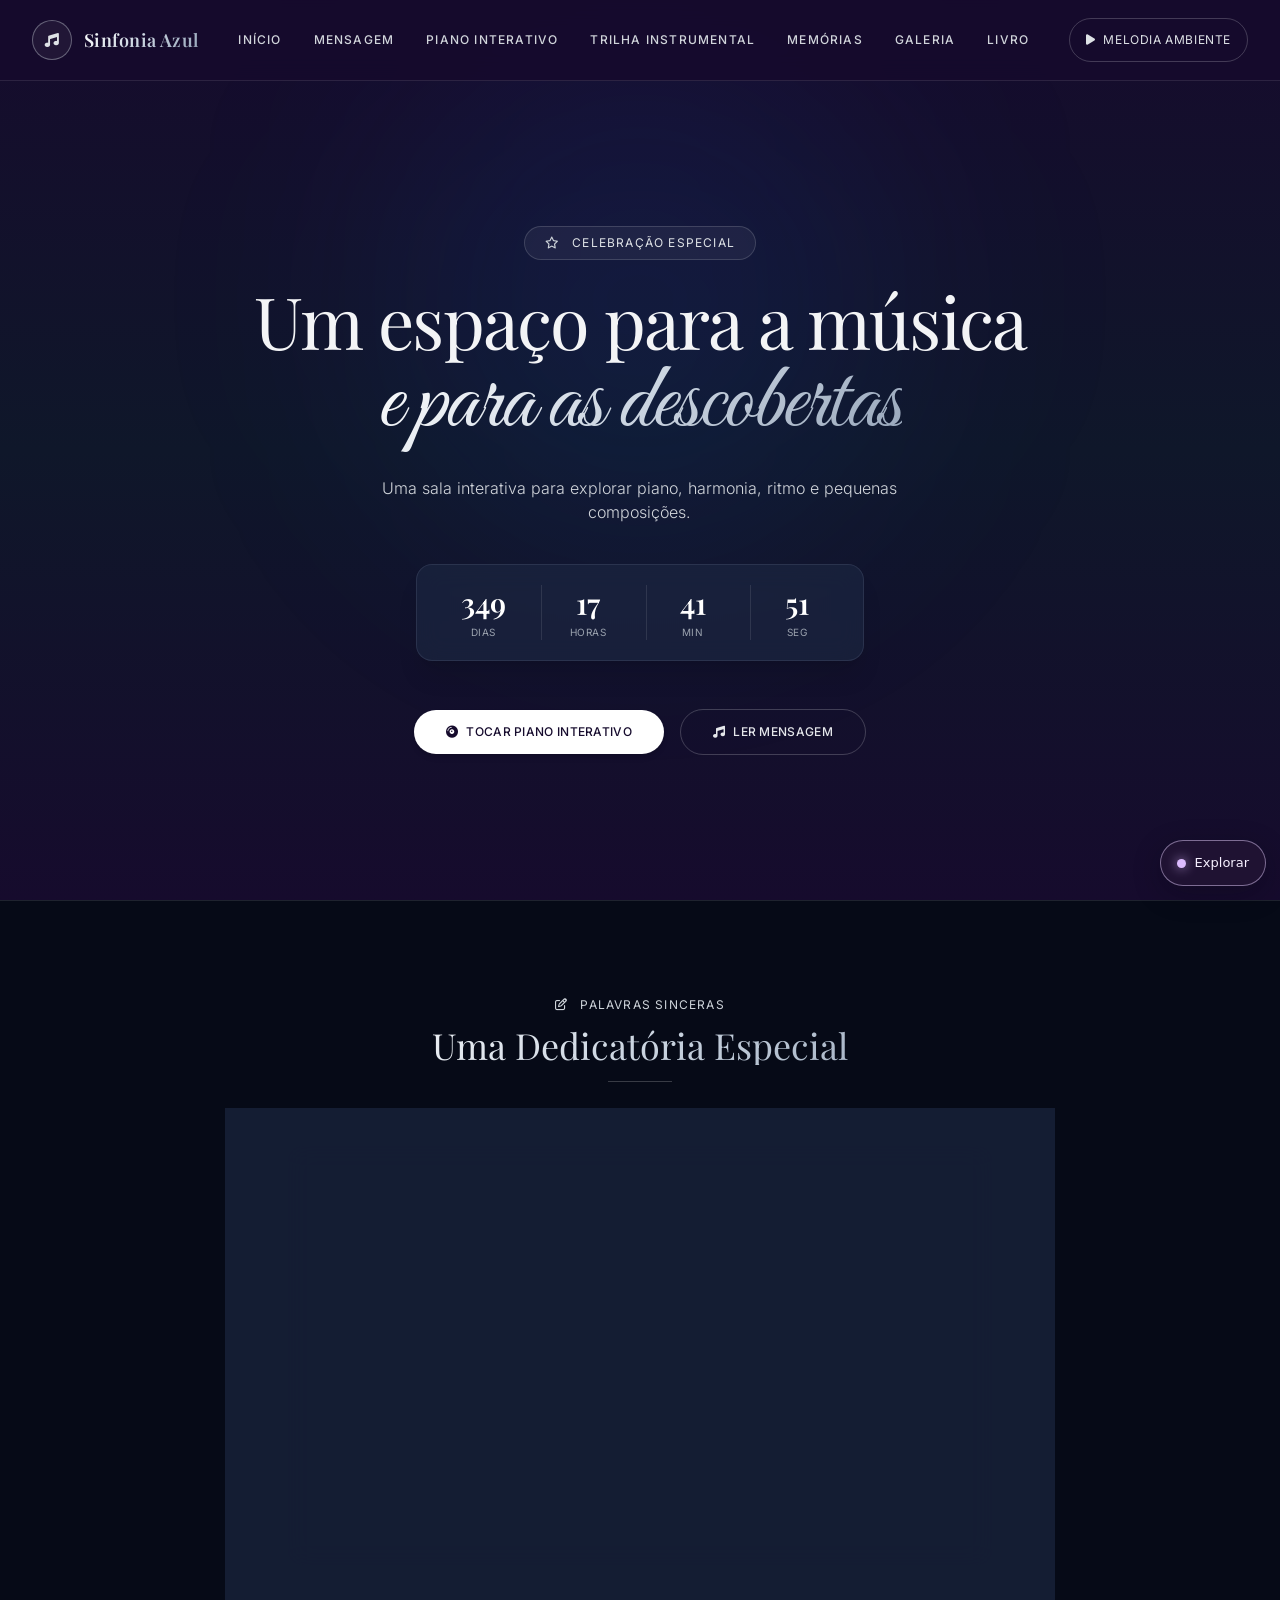
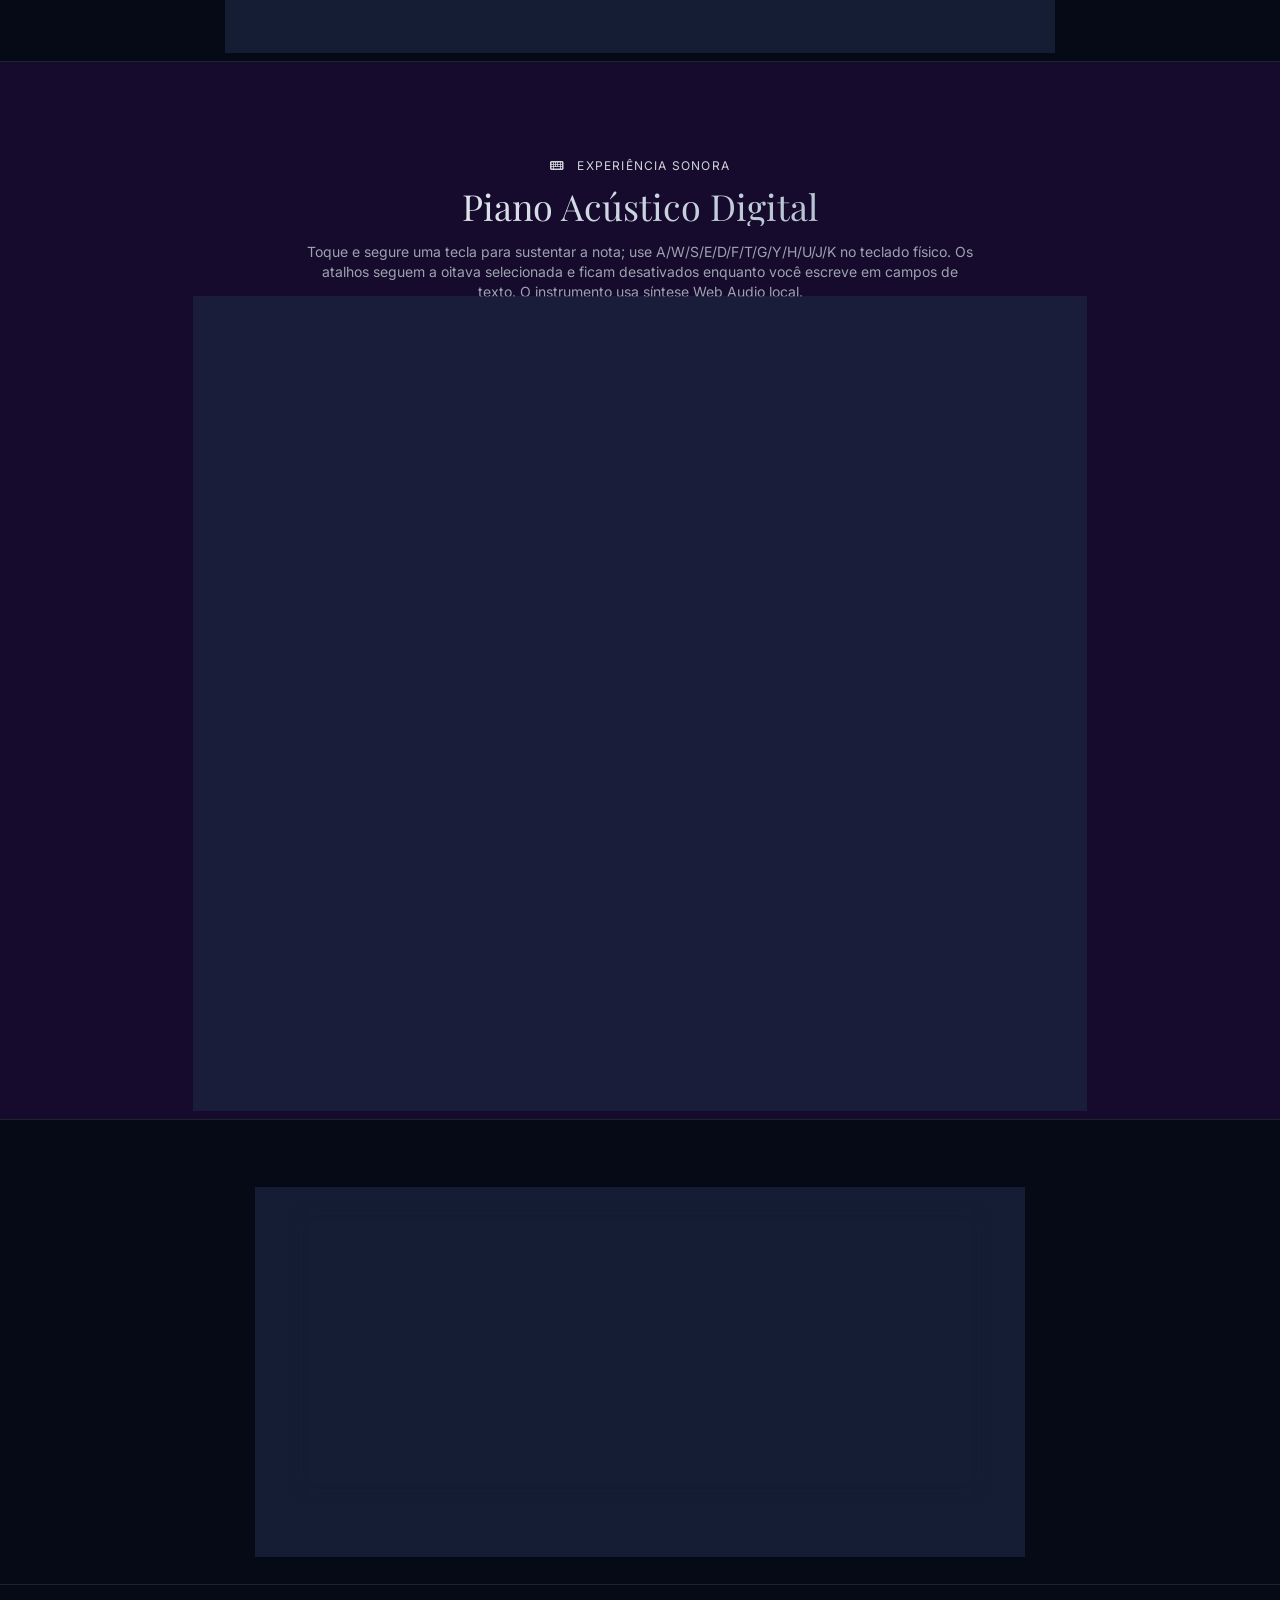
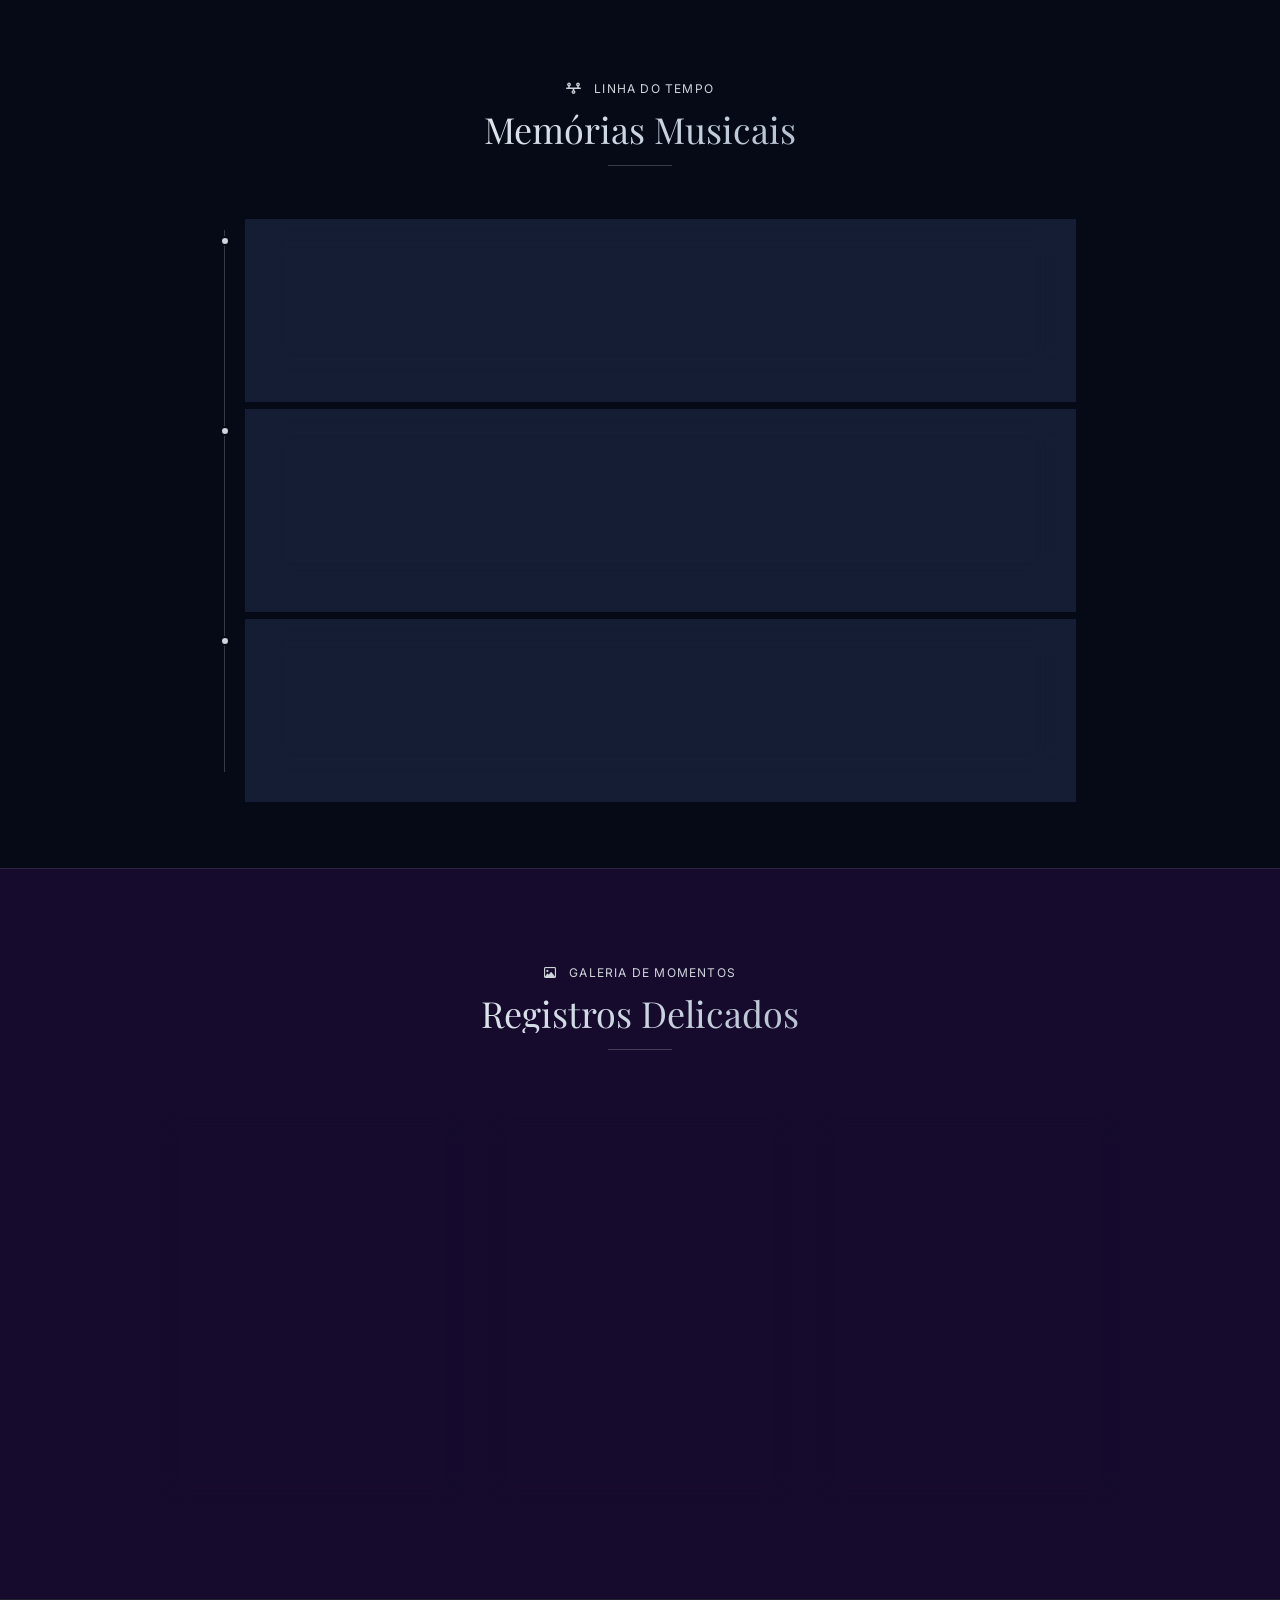
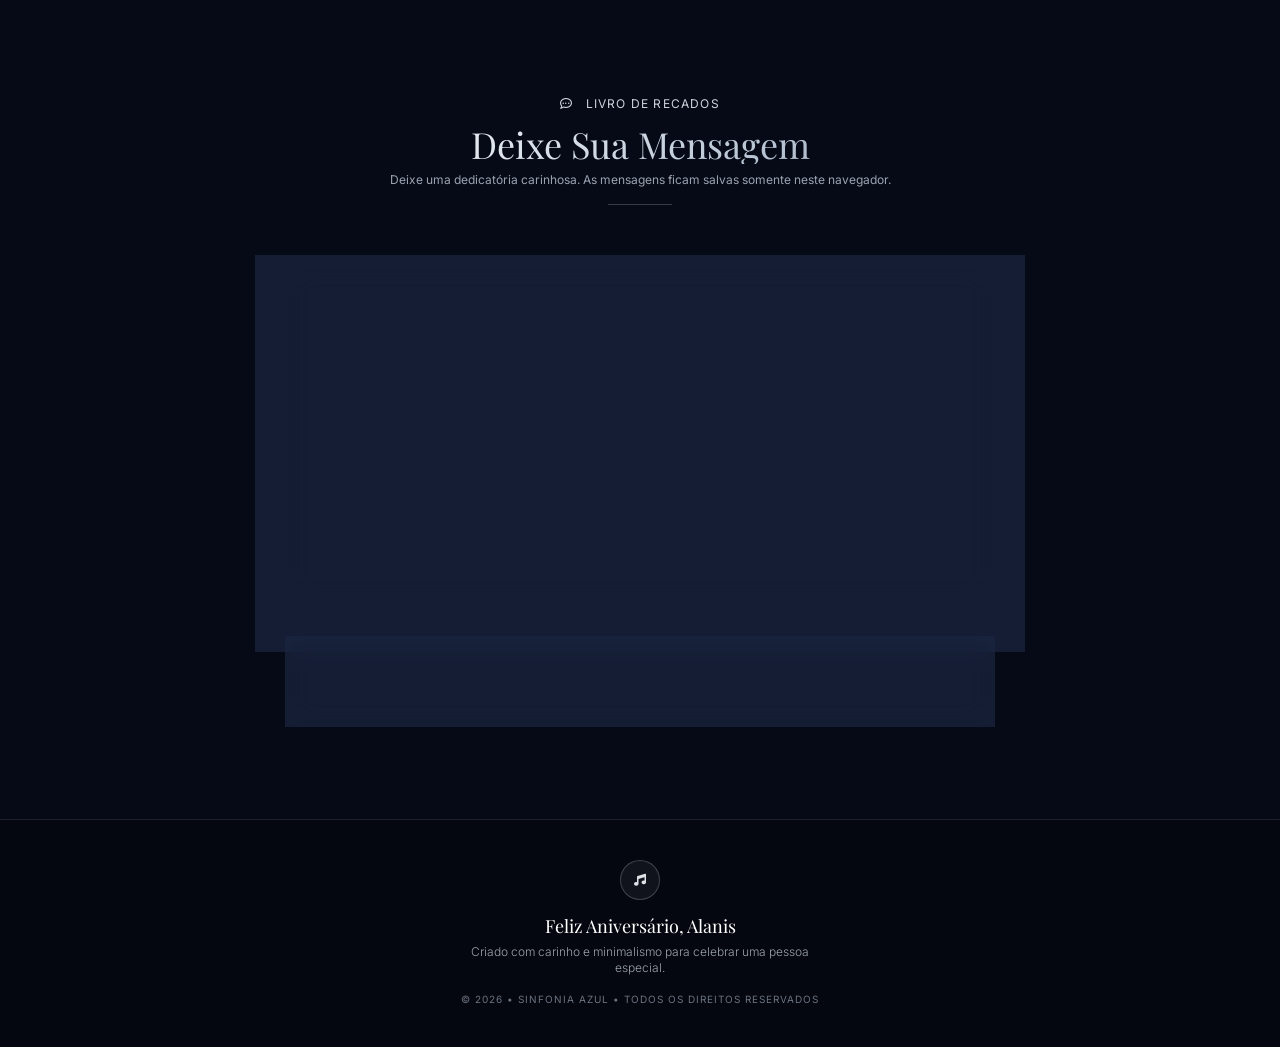
==== MUSICA.HTML @ 9d13875d "first commit" ====
<!DOCTYPE html>
<html lang="pt-BR" class="dark">
<head>
    <meta charset="UTF-8">
    <meta name="viewport" content="width=device-width, initial-scale=1.0">
    <title>Para Alanis | Sinfonia de Aniversário</title>
    <link rel="stylesheet" href="assets/css/music-utilities.css">
    <link rel="stylesheet" href="assets/fonts/music-fonts.css">
    <link rel="stylesheet" href="assets/vendor/font-awesome/css/all.min.css">
    <script src="assets/vendor/canvas-confetti/confetti.browser.min.js" defer></script>
    <style>
        body {
            font-family: 'Inter', sans-serif;
            background-color: #160b2d;
            color: #e2e8f0;
            overflow-x: hidden;
        }
        .font-serif {
            font-family: 'Playfair Display', serif;
        }
        .font-script {
            font-family: 'Great Vibes', cursive;
        }
        /* Custom scrollbar */
        ::-webkit-scrollbar {
            width: 8px;
        }
        ::-webkit-scrollbar-track {
            background: #160b2d;
        }
        ::-webkit-scrollbar-thumb {
            background: #543b72;
            border-radius: 4px;
        }
        .silver-gradient-text {
            background: linear-gradient(135deg, #ffffff 0%, #cbd5e1 50%, #94a3b8 100%);
            -webkit-background-clip: text;
            -webkit-text-fill-color: transparent;
        }
        /* Piano Key Press Effect */
        .piano-key:active, .piano-key.active {
            background: linear-gradient(to bottom, #cbd5e1, #94a3b8) !important;
            transform: translateY(3px);
            box-shadow: 0 1px 3px rgba(0,0,0,0.3);
        }
        .piano-key-black:active, .piano-key-black.active {
            background: #2d1c43 !important;
            transform: translateY(2px);
        }
        .subtle-glass {
            background: rgba(28, 37, 65, 0.7);
            backdrop-filter: blur(12px);
            border: 1px solid rgba(148, 163, 184, 0.15);
        }
        .music-art {
            position: relative;
            display: grid;
            width: 100%;
            height: 100%;
            place-items: center;
            overflow: hidden;
            background: radial-gradient(circle at 50% 38%, rgba(185, 154, 255, .28), transparent 34%), linear-gradient(135deg, #160b2d, #2b1750 54%, #090611);
        }
        .music-art::before, .music-art::after {
            position: absolute;
            width: min(68%, 300px);
            aspect-ratio: 1;
            border: 1px solid rgba(230, 216, 255, .18);
            border-radius: 50%;
            content: "";
        }
        .music-art::after { width: min(48%, 210px); border-color: rgba(230, 216, 255, .1); }
        .music-art__symbol { z-index: 1; color: #e8dcff; font-size: clamp(58px, 11vw, 92px); filter: drop-shadow(0 0 24px rgba(185, 154, 255, .44)); }
        .music-art__keyboard { position: absolute; z-index: 2; bottom: 17%; width: min(74%, 320px); height: 16%; border: 4px solid #d8c6ff; border-radius: 9px; background: repeating-linear-gradient(90deg, #faf7ff 0 8%, #d6c8ec 8.2% 8.7%, #faf7ff 9% 16%); box-shadow: 0 12px 30px rgba(0, 0, 0, .35); transform: perspective(320px) rotateX(12deg); }
        .music-art__note { position: absolute; z-index: 1; color: rgba(239, 228, 255, .86); font-family: Georgia, serif; text-shadow: 0 0 18px rgba(185, 154, 255, .7); }
        .music-art__note--one { top: 16%; left: 24%; font-size: 31px; }
        .music-art__note--two { top: 24%; right: 22%; font-size: 23px; }
        .music-art__note--three { bottom: 28%; left: 18%; font-size: 28px; }
        .music-art__note--four { top: 45%; right: 13%; font-size: 20px; }
        .music-art__note--five { bottom: 17%; right: 28%; font-size: 31px; }
        .piano-key:focus-visible, #mobileMenuBtn:focus-visible {
            outline: 3px solid #cbd5e1;
            outline-offset: 3px;
            z-index: 30;
        }
        .piano-key-black:focus-visible { z-index: 40; }
        @media (prefers-reduced-motion: reduce) {
            .piano-key { transition: none !important; }
        }
    </style>
    <link rel="stylesheet" href="assets/css/piano-enhancements.css">
    <link rel="stylesheet" href="assets/css/site-navigation.css">
</head>
<body class="bg-[#160b2d] text-gray-100 selection:bg-[#543b72] selection:text-white">

    <!-- Navigation Bar -->
    <nav class="fixed top-0 left-0 w-full z-50 bg-[#160b2d]/90 backdrop-blur-md border-b border-white/10 transition-all duration-300" id="navbar">
        <div class="max-w-7xl mx-auto px-4 sm:px-6 lg:px-8 h-20 flex items-center justify-between">
            <a href="#" class="flex items-center space-x-3 group">
                <div class="w-10 h-10 rounded-full border border-silver-400/40 flex items-center justify-center bg-white/5 group-hover:bg-white/10 transition">
                    <i class="fa-solid fa-music text-silver-300 text-sm"></i>
                </div>
                <span class="font-serif text-lg tracking-wide silver-gradient-text font-semibold">Sinfonia Azul</span>
            </a>
            
            <div class="hidden md:flex items-center space-x-8 font-medium text-xs tracking-widest uppercase text-gray-300">
                <a href="#inicio" class="hover:text-white transition">Início</a>
                <a href="#recado" class="hover:text-white transition">Mensagem</a>
                <a href="#piano" class="hover:text-white transition">Piano Interativo</a>
                <a href="#player" class="hover:text-white transition">Trilha instrumental</a>
                <a href="#memories" class="hover:text-white transition">Memórias</a>
                <a href="#gallery" class="hover:text-white transition">Galeria</a>
                <a href="#guestbook" class="hover:text-white transition">Livro</a>
            </div>

            <div class="flex items-center space-x-4">
                <button onclick="toggleGlobalMusic()" id="globalMusicBtn" class="min-h-11 px-4 py-2 rounded-full border border-white/20 text-silver-300 hover:bg-white/5 transition text-xs uppercase tracking-wider flex items-center space-x-2">
                    <i class="fa-solid fa-play" id="globalMusicIcon"></i>
                    <span class="hidden sm:inline">Melodia Ambiente</span>
                </button>
                <button id="mobileMenuBtn" type="button" class="md:hidden w-11 h-11 flex items-center justify-center text-silver-300 text-xl rounded-lg focus:outline-none" aria-label="Abrir menu de navegação" aria-controls="mobileMenu" aria-expanded="false">
                    <i class="fa-solid fa-bars"></i>
                </button>
            </div>
        </div>
        <!-- Mobile Menu Dropdown -->
        <div id="mobileMenu" class="hidden md:hidden bg-[#060a17] border-b border-white/10 px-4 pt-2 pb-6 space-y-3">
            <a href="#inicio" class="block min-h-11 py-3 text-gray-300 hover:text-white border-b border-white/5 text-sm">Início</a>
            <a href="#recado" class="block min-h-11 py-3 text-gray-300 hover:text-white border-b border-white/5 text-sm">Mensagem</a>
            <a href="#piano" class="block min-h-11 py-3 text-gray-300 hover:text-white border-b border-white/5 text-sm">Piano Interativo</a>
            <a href="#player" class="block min-h-11 py-3 text-gray-300 hover:text-white border-b border-white/5 text-sm">Trilha instrumental</a>
            <a href="#memories" class="block min-h-11 py-3 text-gray-300 hover:text-white border-b border-white/5 text-sm">Memórias</a>
            <a href="#gallery" class="block min-h-11 py-3 text-gray-300 hover:text-white border-b border-white/5 text-sm">Galeria</a>
            <a href="#guestbook" class="block min-h-11 py-3 text-gray-300 hover:text-white text-sm">Livro de Recados</a>
        </div>
    </nav>

    <!-- Hero Section -->
    <section id="inicio" class="relative min-h-screen flex items-center justify-center pt-20 overflow-hidden bg-gradient-to-b from-[#160b2d] via-[#0f172a] to-[#160b2d]">
        <!-- Subtle background glow -->
        <div class="absolute top-1/3 left-1/2 -translate-x-1/2 -translate-y-1/2 w-[500px] h-[500px] bg-blue-600/10 rounded-full blur-[120px] pointer-events-none"></div>

        <div class="max-w-4xl mx-auto px-4 sm:px-6 lg:px-8 text-center z-10 py-12">
            <div class="inline-block mb-6 px-5 py-2 rounded-full border border-white/15 bg-white/5 text-silver-300 text-xs tracking-widest uppercase">
                <i class="fa-regular fa-star mr-2 text-silver-400"></i> Celebração Especial
            </div>

            <h1 class="font-serif text-4xl sm:text-6xl lg:text-7xl font-normal tracking-tight mb-6 leading-tight">
                Um espaço para a música <br>
                <span class="font-script text-5xl sm:text-7xl lg:text-8xl silver-gradient-text">e para as descobertas</span>
            </h1>

            <p class="max-w-xl mx-auto text-gray-300 text-sm sm:text-base font-light leading-relaxed mb-10">
                Uma sala interativa para explorar piano, harmonia, ritmo e pequenas composições.
            </p>

            <!-- Minimal Countdown -->
            <div class="grid grid-cols-4 gap-3 max-w-md mx-auto mb-12 subtle-glass p-5 rounded-2xl shadow-xl">
                <div class="text-center">
                    <span id="days" class="font-serif text-2xl sm:text-3xl font-semibold text-white block">00</span>
                    <span class="text-[10px] uppercase tracking-wider text-gray-400 mt-1 block">Dias</span>
                </div>
                <div class="text-center border-l border-white/10">
                    <span id="hours" class="font-serif text-2xl sm:text-3xl font-semibold text-white block">00</span>
                    <span class="text-[10px] uppercase tracking-wider text-gray-400 mt-1 block">Horas</span>
                </div>
                <div class="text-center border-l border-white/10">
                    <span id="minutes" class="font-serif text-2xl sm:text-3xl font-semibold text-white block">00</span>
                    <span class="text-[10px] uppercase tracking-wider text-gray-400 mt-1 block">Min</span>
                </div>
                <div class="text-center border-l border-white/10">
                    <span id="seconds" class="font-serif text-2xl sm:text-3xl font-semibold text-white block">00</span>
                    <span class="text-[10px] uppercase tracking-wider text-gray-400 mt-1 block">Seg</span>
                </div>
            </div>

            <div class="flex flex-col sm:flex-row items-center justify-center gap-4">
                <a href="#piano" class="w-full sm:w-auto px-8 py-3.5 rounded-full bg-white text-[#160b2d] font-medium tracking-wide text-xs uppercase hover:bg-silver-200 transition shadow-md flex items-center justify-center space-x-2">
                    <i class="fa-solid fa-compact-disc"></i>
                    <span>Tocar Piano Interativo</span>
                </a>
                <a href="#recado" class="w-full sm:w-auto px-8 py-3.5 rounded-full border border-white/20 text-gray-200 font-medium tracking-wide text-xs uppercase hover:bg-white/5 transition flex items-center justify-center space-x-2">
                    <i class="fa-solid fa-music"></i>
                    <span>Ler Mensagem</span>
                </a>
            </div>
        </div>
    </section>

    <!-- Special Message Section -->
    <section id="recado" class="py-24 relative bg-[#060a17] border-t border-b border-white/10">
        <div class="max-w-3xl mx-auto px-4 sm:px-6 lg:px-8">
            <div class="text-center mb-16">
                <span class="text-silver-400 text-xs tracking-widest uppercase block mb-3"><i class="fa-regular fa-pen-to-square mr-2"></i> Palavras Sinceras</span>
                <h2 class="font-serif text-3xl sm:text-4xl font-normal silver-gradient-text">Uma Dedicatória Especial</h2>
                <div class="w-16 h-px bg-white/20 mx-auto mt-4"></div>
            </div>

            <div class="subtle-glass rounded-2xl p-8 sm:p-12 relative shadow-2xl">
                <div class="space-y-6 text-gray-300 font-light text-sm sm:text-base leading-relaxed">
                    <p class="first-letter:text-4xl first-letter:font-serif first-letter:text-white first-letter:mr-2 first-letter:float-left">
                        A música tem uma forma própria de organizar ideias, despertar curiosidade e transformar pequenos intervalos em experiências. Esta sala reúne algumas ferramentas para explorar esse universo.
                    </p>
                    <p>
                        Neste novo ciclo, desejo bons estudos, novas peças, apresentações tranquilas e muitas descobertas musicais. Que cada prática traga evolução e satisfação.
                    </p>
                    <p>
                        Continue explorando instrumentos, repertórios e possibilidades. Cada compasso é uma oportunidade de aprender algo novo.
                    </p>
                    <div class="pt-6 border-t border-white/10 flex flex-col sm:flex-row justify-between items-center">
                        <div>
                            <span class="text-[10px] uppercase tracking-widest text-gray-400 block">Uma homenagem musical,</span>
                            <span class="font-script text-2xl text-silver-200">Murilo</span>
                        </div>
                        <div class="mt-4 sm:mt-0 text-silver-400 text-xl">
                            <i class="fa-solid fa-music"></i>
                        </div>
                    </div>
                </div>
            </div>
        </div>
    </section>

    <!-- Interactive Piano Section -->
    <section id="piano" class="py-24 relative bg-[#160b2d]">
        <div class="max-w-5xl mx-auto px-4 sm:px-6 lg:px-8 text-center">
            <span class="text-silver-400 text-xs tracking-widest uppercase block mb-3"><i class="fa-solid fa-keyboard mr-2"></i> Experiência Sonora</span>
            <h2 class="font-serif text-3xl sm:text-4xl font-normal silver-gradient-text mb-4">Piano Acústico Digital</h2>
            <p class="max-w-2xl mx-auto text-gray-400 text-xs sm:text-sm mb-8 leading-relaxed">
                Toque e segure uma tecla para sustentar a nota; use A/W/S/E/D/F/T/G/Y/H/U/J/K no teclado físico. Os atalhos seguem a oitava selecionada e ficam desativados enquanto você escreve em campos de texto. O instrumento usa síntese Web Audio local.
            </p>

            <!-- Piano Cabinet Container -->
            <div class="subtle-glass border border-white/15 rounded-3xl p-6 sm:p-8 shadow-2xl max-w-3xl mx-auto">
                <div class="flex flex-col sm:flex-row justify-between items-center mb-6 pb-4 border-b border-white/10 gap-4">
                    <div class="flex items-center space-x-3">
                        <div class="w-7 h-7 rounded-full border border-white/20 flex items-center justify-center bg-white/5">
                            <i class="fa-solid fa-music text-silver-300 text-xs"></i>
                        </div>
                        <span class="font-serif text-silver-300 tracking-wider text-xs uppercase">Sintetizador Web Audio</span>
                    </div>
                    <!-- Quick Melodies Buttons -->
                    <div class="flex gap-2">
                        <button onclick="playMelody('parabens')" class="min-h-11 px-3 py-2 rounded-lg bg-white/5 border border-white/15 text-silver-200 hover:bg-white/10 text-xs transition flex items-center space-x-1.5">
                            <i class="fa-solid fa-cake-candles"></i><span>Parabéns a Você</span>
                        </button>
                        <button type="button" id="playOriginalSuite" class="min-h-11 px-3 py-2 rounded-lg bg-purple-900/40 border border-purple-300/25 text-silver-100 text-xs" onclick="playOriginalSuite()"><i class="fa-solid fa-play mr-1"></i> Ouvir peça original</button>
                    </div>
                </div>

                <!-- Visual feedback note text -->
                <div id="pianoNoteDisplay" class="h-8 flex items-center justify-center font-serif text-lg font-medium text-silver-300 mb-4 tracking-wide" role="status" aria-live="polite">
                    Pressione uma tecla
                </div>

                <div class="max-w-sm mx-auto mb-5 flex items-center gap-3 text-left">
                    <label for="pianoVolume" class="shrink-0 text-xs text-gray-300">Volume</label>
                    <input id="pianoVolume" type="range" min="0" max="100" value="45" step="1" class="w-full accent-slate-300" aria-label="Volume do piano e da melodia">
                    <output id="pianoVolumeValue" for="pianoVolume" class="w-10 text-right text-xs text-silver-300">45%</output>
                </div>

                <div class="music-tools max-w-2xl mx-auto mb-5 flex flex-col gap-3">
                    <div class="flex flex-wrap items-center justify-center gap-2" role="group" aria-label="Oitavas e sustentação">
                        <button id="pianoOctaveDown" type="button" class="min-h-11 min-w-11 px-3 rounded-lg bg-white/5 border border-white/15 text-silver-100" aria-label="Descer uma oitava">−</button>
                        <output id="pianoOctaveRange" aria-live="polite" class="px-2 text-xs text-silver-200">Dó 4 — Dó 5</output>
                        <button id="pianoOctaveUp" type="button" class="min-h-11 min-w-11 px-3 rounded-lg bg-white/5 border border-white/15 text-silver-100" aria-label="Subir uma oitava">+</button>
                        <button id="pianoSustain" type="button" class="min-h-11 px-4 rounded-lg bg-white/5 border border-white/15 text-silver-100 text-xs" aria-pressed="false">Sustain desligado</button>
                    </div>
                    <div class="flex flex-wrap items-center justify-center gap-2" role="group" aria-label="Gravação e reprodução">
                        <button id="pianoRecord" type="button" class="min-h-11 px-4 rounded-lg bg-purple-900/50 border border-purple-300/30 text-white text-xs">Gravar</button>
                        <button id="pianoPlayback" type="button" class="min-h-11 px-4 rounded-lg bg-white/5 border border-white/15 text-silver-100 text-xs" disabled>Reproduzir</button>
                        <button id="pianoExportMidi" type="button" class="min-h-11 px-4 rounded-lg bg-white/5 border border-white/15 text-silver-100 text-xs" disabled>Exportar MIDI</button>
                        <label class="flex items-center gap-2 text-xs text-silver-200" for="pianoLesson">Prática
                            <select id="pianoLesson" class="min-h-11 rounded-lg bg-[#171329] border border-white/15 px-2 text-xs text-white">
                                <option value="scale">Escala de Dó maior</option><option value="chord">Acorde de Dó maior</option><option value="arpeggio">Arpejo de Dó maior</option>
                            </select>
                        </label>
                        <button id="pianoLessonPlay" type="button" class="min-h-11 px-4 rounded-lg bg-white text-[#160b2d] text-xs">Demonstrar</button>
                    </div>
                    <p id="pianoRecordStatus" class="text-xs text-silver-300 text-center" role="status" aria-live="polite">Pronta. Grave uma sequência para reproduzi-la ou exportá-la como MIDI.</p>
                    <canvas id="pianoVisualizer" class="piano-visualizer w-full h-14 rounded-xl" role="img" aria-label="Visualizador da energia sonora em tempo real"></canvas>
                </div>

                <!-- The Piano Keyboard -->
                <div class="relative bg-[#060a17] p-3 rounded-2xl border border-white/10 overflow-x-auto pb-4" role="group" aria-label="Teclado de piano; cada tecla pode ser ativada com Enter ou Espaço">
                    <div id="pianoKeysContainer" class="flex justify-center relative min-w-[290px] select-none h-44 sm:h-52" role="group" aria-label="Notas de Dó 4 a Dó 5">
                        <!-- Keys rendered via JS -->
                    </div>
                </div>
            </div>
        </div>
    </section>


    <section id="player" class="py-20 relative bg-[#060a17] border-t border-white/10">
        <div class="max-w-3xl mx-auto px-4 sm:px-6 lg:px-8">
            <div class="subtle-glass border border-white/15 p-7 sm:p-10 rounded-3xl shadow-xl text-center">
                <span class="text-silver-400 text-xs tracking-widest uppercase block mb-3">Uma trilha só sua</span>
                <h2 class="font-serif text-3xl sm:text-4xl font-normal silver-gradient-text mb-3">Uma pequena composição original</h2>
                <p class="text-gray-400 text-sm font-light leading-relaxed max-w-xl mx-auto mb-6">Ouça uma sequência instrumental original sintetizada no próprio navegador, ou selecione um arquivo de áudio do dispositivo.</p>
                <input id="localAudioFile" type="file" accept="audio/*" class="sr-only" aria-label="Escolher arquivo de áudio">
                <button id="chooseAudioFile" type="button" class="px-6 py-3 rounded-full bg-white text-[#160b2d] font-medium tracking-wide uppercase text-xs hover:bg-silver-200 transition shadow-md">Escolher arquivo de áudio</button>
                <p id="audioFileStatus" class="mt-4 text-xs text-silver-300" role="status" aria-live="polite">Nenhum arquivo selecionado.</p>
                <audio id="localAudioPlayer" class="w-full mt-4 accent-slate-300" controls preload="none" hidden aria-label="Reprodutor de música local"></audio>
            </div>
        </div>
    </section>

    <!-- Timeline Section -->
    <section id="memories" class="py-24 relative bg-[#060a17] border-t border-white/10">
        <div class="max-w-4xl mx-auto px-4 sm:px-6 lg:px-8">
            <div class="text-center mb-16">
                <span class="text-silver-400 text-xs tracking-widest uppercase block mb-3"><i class="fa-solid fa-timeline mr-2"></i> Linha do Tempo</span>
                <h2 class="font-serif text-3xl sm:text-4xl font-normal silver-gradient-text">Memórias Musicais</h2>
                <div class="w-16 h-px bg-white/20 mx-auto mt-4"></div>
            </div>

            <!-- Timeline Container -->
            <div class="relative border-l border-white/20 ml-4 sm:ml-auto space-y-12">
                
                <!-- Event 1 -->
                <div class="relative pl-6 sm:pl-10 group">
                    <div class="absolute -left-[5px] top-1.5 w-2.5 h-2.5 rounded-full bg-silver-400 border-2 border-[#060a17]"></div>
                    <div class="subtle-glass p-6 rounded-2xl border border-white/10 shadow-lg">
                        <span class="text-[10px] font-medium tracking-widest uppercase text-silver-400 bg-white/5 px-2.5 py-1 rounded-full">O Início da Partitura</span>
                        <h3 class="font-serif text-xl font-normal text-white mt-3 mb-2">Primeiras Conversas sobre Música</h3>
                        <p class="text-gray-300 text-xs sm:text-sm leading-relaxed font-light">
                            Uma conversa sobre música que abriu espaço para compartilhar repertórios, instrumentos e experiências.
                        </p>
                    </div>
                </div>

                <!-- Event 2 -->
                <div class="relative pl-6 sm:pl-10 group">
                    <div class="absolute -left-[5px] top-1.5 w-2.5 h-2.5 rounded-full bg-silver-400 border-2 border-[#060a17]"></div>
                    <div class="subtle-glass p-6 rounded-2xl border border-white/10 shadow-lg">
                        <span class="text-[10px] font-medium tracking-widest uppercase text-silver-400 bg-white/5 px-2.5 py-1 rounded-full">Alegria em Notas</span>
                        <h3 class="font-serif text-xl font-normal text-white mt-3 mb-2">Ouvindo Você Tocar</h3>
                        <p class="text-gray-300 text-xs sm:text-sm leading-relaxed font-light">
                            Ver o seu foco e carinho ao tocar piano é um privilégio. A prática musical desenvolve escuta, precisão e percepção rítmica.
                        </p>
                    </div>
                </div>

                <!-- Event 3 -->
                <div class="relative pl-6 sm:pl-10 group">
                    <div class="absolute -left-[5px] top-1.5 w-2.5 h-2.5 rounded-full bg-silver-400 border-2 border-[#060a17]"></div>
                    <div class="subtle-glass p-6 rounded-2xl border border-white/10 shadow-lg">
                        <span class="text-[10px] font-medium tracking-widest uppercase text-silver-400 bg-white/5 px-2.5 py-1 rounded-full">Hoje e Sempre</span>
                        <h3 class="font-serif text-xl font-normal text-white mt-3 mb-2">Celebrando o Seu Aniversário</h3>
                        <p class="text-gray-300 text-xs sm:text-sm leading-relaxed font-light">
                            Que este novo ciclo traga novas canções, sorrisos sinceros e muitas conquistas lindas para a sua vida.
                        </p>
                    </div>
                </div>

            </div>
        </div>
    </section>

    <!-- Photo Gallery -->
    <section id="gallery" class="py-24 relative bg-[#160b2d] border-t border-white/10">
        <div class="max-w-5xl mx-auto px-4 sm:px-6 lg:px-8">
            <div class="text-center mb-16">
                <span class="text-silver-400 text-xs tracking-widest uppercase block mb-3"><i class="fa-regular fa-image mr-2"></i> Galeria de Momentos</span>
                <h2 class="font-serif text-3xl sm:text-4xl font-normal silver-gradient-text">Registros Delicados</h2>
                <div class="w-16 h-px bg-white/20 mx-auto mt-4"></div>
            </div>

            <div class="grid grid-cols-1 md:grid-cols-3 gap-6">
                
                <div class="subtle-glass rounded-2xl overflow-hidden border border-white/10 group">
                    <div class="relative h-64 overflow-hidden bg-[#060a17]">
                        <img src="https://images.unsplash.com/photo-1767468889316-a0739e14297b?auto=format&fit=crop&w=1200&q=80" alt="Piano e violoncelo em um palco de concerto" class="w-full h-full object-cover" loading="lazy" decoding="async">
                    </div>
                    <div class="p-5">
                        <h3 class="font-serif text-lg font-normal text-white mb-1">Harmonia Suave</h3>
                        <p class="text-gray-400 text-xs font-light">Piano, notas e harmonia em uma experiência interativa.</p><p class="text-gray-500 text-[10px] mt-3"><a href="https://unsplash.com/photos/a-piano-and-cello-on-a-dimly-lit-stage-VPjGmAzQb2I" target="_blank" rel="noopener">Foto: Sparsh Paliwal / Unsplash</a></p>
                    </div>
                </div>

                <div class="subtle-glass rounded-2xl overflow-hidden border border-white/10 group">
                    <div class="relative h-64 overflow-hidden bg-[#060a17]">
                        <img src="https://images.unsplash.com/photo-1685672297625-656036200b73?auto=format&fit=crop&w=1200&q=80" alt="Violino apoiado sobre um teclado de piano" class="w-full h-full object-cover group-hover:scale-105 transition duration-500 opacity-90" loading="lazy" decoding="async">
                    </div>
                    <div class="p-5">
                        <h3 class="font-serif text-lg font-normal text-white mb-1">Expressão Musical</h3>
                        <p class="text-gray-400 text-xs font-light">A atenção aos detalhes em cada interpretação.</p><p class="text-gray-500 text-[10px] mt-3"><a href="https://unsplash.com/photos/a-violin-sitting-on-top-of-a-piano-keyboard-UNdgFN_lGZ8" target="_blank" rel="noopener">Foto: Lorena Kelly / Unsplash</a></p>
                    </div>
                </div>

                <div class="subtle-glass rounded-2xl overflow-hidden border border-white/10 group">
                    <div class="relative h-64 overflow-hidden bg-[#060a17]">
                        <img src="https://images.pexels.com/photos/3042512/pexels-photo-3042512.jpeg?cs=srgb&dl=pexels-caleboquendo-3042512.jpg&fm=jpg" alt="Dois músicos tocando piano e violino em uma sala de concerto" class="w-full h-full object-cover group-hover:scale-105 transition duration-500 opacity-90" loading="lazy" decoding="async">
                    </div>
                    <div class="p-5">
                        <h3 class="font-serif text-lg font-normal text-white mb-1">Celebração Especial</h3>
                        <p class="text-gray-400 text-xs font-light">Momentos de alegria guardados na memória.</p><p class="text-gray-500 text-[10px] mt-3"><a href="https://www.pexels.com/photo/man-playing-grand-piano-on-stage-3042512/" target="_blank" rel="noopener">Foto: Caleb Oquendo / Pexels</a></p>
                    </div>
                </div>

            </div>
        </div>
    </section>

    <!-- Guestbook Section -->
    <section id="guestbook" class="py-24 relative bg-[#060a17] border-t border-white/10">
        <div class="max-w-3xl mx-auto px-4 sm:px-6 lg:px-8">
            <div class="text-center mb-16">
                <span class="text-silver-400 text-xs tracking-widest uppercase block mb-3"><i class="fa-regular fa-comment-dots mr-2"></i> Livro de Recados</span>
                <h2 class="font-serif text-3xl sm:text-4xl font-normal silver-gradient-text">Deixe Sua Mensagem</h2>
                <p class="text-gray-400 text-xs mt-2">Deixe uma dedicatória carinhosa. As mensagens ficam salvas somente neste navegador.</p>
                <div class="w-16 h-px bg-white/20 mx-auto mt-4"></div>
            </div>

            <!-- Message Submission Form -->
            <div class="subtle-glass border border-white/15 p-8 rounded-3xl shadow-xl mb-10">
                <form id="guestbookForm" onsubmit="addMessage(event)" class="space-y-5">
                    <div class="grid grid-cols-1 sm:grid-cols-2 gap-5">
                        <div>
                            <label class="block text-[10px] uppercase tracking-wider text-silver-300 mb-2 font-medium">Seu Nome</label>
                            <input type="text" id="guestName" required placeholder="Seu nome ou apelido" class="w-full bg-[#160b2d] border border-white/15 rounded-xl px-4 py-3 text-gray-200 focus:outline-none focus:border-silver-400 transition text-xs">
                        </div>
                        <div>
                            <label class="block text-[10px] uppercase tracking-wider text-silver-300 mb-2 font-medium">Nota / Dedicatória Curta</label>
                            <input type="text" id="guestNote" placeholder="Ex: Dó Maior / Parabéns" class="w-full bg-[#160b2d] border border-white/15 rounded-xl px-4 py-3 text-gray-200 focus:outline-none focus:border-silver-400 transition text-xs">
                        </div>
                    </div>
                    <div>
                        <label class="block text-[10px] uppercase tracking-wider text-silver-300 mb-2 font-medium">Mensagem</label>
                        <textarea id="guestText" rows="3" required placeholder="Escreva uma mensagem..." class="w-full bg-[#160b2d] border border-white/15 rounded-xl px-4 py-3 text-gray-200 focus:outline-none focus:border-silver-400 transition text-xs"></textarea>
                    </div>
                    <div class="text-right">
                        <button type="submit" class="px-8 py-3 rounded-full bg-white text-[#160b2d] font-medium tracking-wide uppercase text-xs hover:bg-silver-200 transition shadow-md flex items-center justify-center space-x-2 ml-auto">
                            <i class="fa-regular fa-paper-plane"></i>
                            <span>Enviar Recado</span>
                        </button>
                    </div>
                </form>
                <p id="guestbookStatus" class="mt-4 text-xs text-gray-400" role="status" aria-live="polite"></p>
            </div>

            <!-- Messages List Display -->
            <div id="messagesContainer" class="space-y-4">
                <div class="subtle-glass border border-white/10 p-5 rounded-2xl shadow-sm">
                    <div class="flex justify-between items-center mb-1.5">
                        <span class="font-serif text-sm font-medium text-silver-200">Amigos & Família</span>
                        <span class="text-[10px] text-gray-400">Hoje</span>
                    </div>
                    <p class="text-gray-300 text-xs font-light">"Que a sua vida seja sempre repleta de harmonia, alegria e acordes inesquecíveis. Parabéns!"</p>
                </div>
            </div>
        </div>
    </section>

    <!-- Footer -->
    <footer class="py-10 bg-[#04070f] border-t border-white/10 text-center">
        <div class="max-w-7xl mx-auto px-4 sm:px-6 lg:px-8">
            <div class="w-10 h-10 rounded-full border border-white/20 flex items-center justify-center bg-white/5 mx-auto mb-3">
                <i class="fa-solid fa-music text-silver-300 text-xs"></i>
            </div>
            <h3 class="font-serif text-lg font-normal text-white mb-1">Feliz Aniversário, Alanis</h3>
            <p class="text-gray-400 text-xs max-w-sm mx-auto mb-4 font-light">
                Criado com carinho e minimalismo para celebrar uma pessoa especial.
            </p>
            <p class="text-[10px] text-gray-500 uppercase tracking-widest">
                &copy; 2026 &bull; Sinfonia Azul &bull; Todos os direitos reservados
            </p>
        </div>
    </footer>

    <!-- JavaScript Application Logic -->
    <script>
        /* Mobile menu toggle */
        const mobileMenuBtn = document.getElementById('mobileMenuBtn');
        const mobileMenu = document.getElementById('mobileMenu');
        function setMobileMenuOpen(open) {
            mobileMenu.classList.toggle('hidden', !open);
            mobileMenuBtn.setAttribute('aria-expanded', String(open));
            mobileMenuBtn.setAttribute('aria-label', open ? 'Fechar menu de navegação' : 'Abrir menu de navegação');
        }
        mobileMenuBtn.addEventListener('click', () => {
            setMobileMenuOpen(mobileMenu.classList.contains('hidden'));
        });
        mobileMenu.querySelectorAll('a').forEach(link => link.addEventListener('click', () => setMobileMenuOpen(false)));
        document.addEventListener('keydown', event => {
            if (event.key === 'Escape' && !mobileMenu.classList.contains('hidden')) {
                setMobileMenuOpen(false);
                mobileMenuBtn.focus();
            }
        });

        /* Countdown Timer */
        function updateCountdown() {
            const now = new Date();
            let target = new Date(now.getFullYear(), 10, 21, 0, 0, 0);
            if (target <= now) target = new Date(now.getFullYear() + 1, 10, 21, 0, 0, 0);
            const diff = Math.max(0, target - now);
            const days = Math.floor(diff / 86400000);
            const hours = Math.floor((diff % 86400000) / 3600000);
            const minutes = Math.floor((diff % 3600000) / 60000);
            const seconds = Math.floor((diff % 60000) / 1000);
            document.getElementById('days').textContent = String(days).padStart(2, '0');
            document.getElementById('hours').textContent = String(hours).padStart(2, '0');
            document.getElementById('minutes').textContent = String(minutes).padStart(2, '0');
            document.getElementById('seconds').textContent = String(seconds).padStart(2, '0');
        }
        setInterval(updateCountdown, 1000);
        updateCountdown();

        /* Piano engine is maintained in assets/js/piano-engine.js. */

        /* Preset Melody Auto-Player */
        function playMelody(type) {
            initAudio();
            const notes = [
                { freq: 261.63, note: 'C4', delay: 0 },
                { freq: 261.63, note: 'C4', delay: 250 },
                { freq: 293.66, note: 'D4', delay: 500 },
                { freq: 261.63, note: 'C4', delay: 750 },
                { freq: 349.23, note: 'F4', delay: 1000 },
                { freq: 329.63, note: 'E4', delay: 1400 },
                { freq: 261.63, note: 'C4', delay: 2000 },
                { freq: 261.63, note: 'C4', delay: 2250 },
                { freq: 293.66, note: 'D4', delay: 2500 },
                { freq: 261.63, note: 'C4', delay: 2750 },
                { freq: 392.00, note: 'G4', delay: 3000 },
                { freq: 349.23, note: 'F4', delay: 3400 }
            ];

            notes.forEach(item => {
                setTimeout(() => {
                    playNote(item.freq, item.note, null, 210);
                }, item.delay);
            });

            setTimeout(() => {
                confetti({
                    particleCount: 30,
                    spread: 50,
                    origin: { y: 0.7 },
                    colors: ['#ffffff', '#cbd5e1', '#94a3b8']
                });
            }, notes[notes.length - 1].delay + 200);
        }

        /* Peça instrumental original: piano, cordas agudas e cello sintetizados localmente. */
        let suiteTimers = [];
        let suitePlaying = false;
        function stopOriginalSuite() {
            suiteTimers.forEach(clearTimeout); suiteTimers = []; suitePlaying = false;
            const globalIcon = document.getElementById('globalMusicIcon'); if (globalIcon) globalIcon.className = 'fa-solid fa-play';
            const button = document.getElementById('playOriginalSuite');
            if (button) button.innerHTML = '<i class="fa-solid fa-play mr-1"></i> Ouvir peça original';
        }
        function playStringTone(frequency, delay, duration, waveform='sawtooth', volume=.045) {
            const run = () => {
                const Ctx = window.AudioContext || window.webkitAudioContext;
                if (!Ctx) return;
                if (!window.__pdStringsContext) window.__pdStringsContext = new Ctx();
                const ctx = window.__pdStringsContext;
                if (ctx.state === 'suspended') ctx.resume();
                const osc = ctx.createOscillator(), filter = ctx.createBiquadFilter(), gain = ctx.createGain();
                osc.type = waveform; osc.frequency.value = frequency;
                filter.type = 'lowpass'; filter.frequency.value = waveform === 'sawtooth' ? 1500 : 900;
                gain.gain.setValueAtTime(.0001, ctx.currentTime);
                gain.gain.exponentialRampToValueAtTime(volume, ctx.currentTime + .16);
                gain.gain.setTargetAtTime(.0001, ctx.currentTime + duration/1000, .22);
                osc.connect(filter); filter.connect(gain); gain.connect(ctx.destination);
                osc.start(); osc.stop(ctx.currentTime + duration/1000 + 1.0);
            };
            suiteTimers.push(setTimeout(run, delay));
        }
        function playOriginalSuite() {
            if (suitePlaying) { stopOriginalSuite(); return; }
            if (!initAudio()) return;
            suitePlaying = true;
            const button = document.getElementById('playOriginalSuite');
            if (button) button.innerHTML = '<i class="fa-solid fa-stop mr-1"></i> Parar composição';
            const globalIcon = document.getElementById('globalMusicIcon'); if (globalIcon) globalIcon.className = 'fa-solid fa-pause';
            const melody = [659.25,587.33,523.25,587.33,659.25,783.99,659.25,587.33,523.25,440,493.88,523.25,587.33,659.25,523.25,493.88];
            melody.forEach((hz,i)=>{
                suiteTimers.push(setTimeout(()=>{ if(suitePlaying) playNote(hz, `Nota ${i+1}`, null, 460, false); }, i*430));
                if(i%2===0) playStringTone(hz/2, i*430, 760, 'sawtooth', .028);
            });
            [261.63,329.63,392,493.88].forEach((hz,i)=>playStringTone(hz, 0, 2500, 'triangle', .018));
            suiteTimers.push(setTimeout(stopOriginalSuite, melody.length*430+800));
        }
        function toggleGlobalMusic() { playOriginalSuite(); }
        document.addEventListener('visibilitychange', () => { if (document.hidden) stopOriginalSuite(); });

        /* Guestbook Adding */
        function addMessage(e) {
            e.preventDefault();
            const name = document.getElementById('guestName').value;
            const note = document.getElementById('guestNote').value;
            const text = document.getElementById('guestText').value;

            const container = document.getElementById('messagesContainer');
            const msgCard = document.createElement('div');
            msgCard.className = 'subtle-glass border border-white/10 p-5 rounded-2xl shadow-sm';
            msgCard.innerHTML = `
                <div class="flex justify-between items-center mb-1.5">
                    <span class="font-serif text-sm font-medium text-silver-200">${escapeHtml(name)} ${note ? `<span class="text-[10px] text-gray-400 font-sans font-normal ml-1.5">(${escapeHtml(note)})</span>` : ''}</span>
                    <span class="text-[10px] text-silver-400">Agora mesmo</span>
                </div>
                <p class="text-gray-300 text-xs font-light">"${escapeHtml(text)}"</p>
            `;

            container.prepend(msgCard);
            try {
                const previous = JSON.parse(localStorage.getItem('purpleDreamsMusicGuestbook_v1') || '[]');
                const entries = Array.isArray(previous) ? previous : [];
                entries.unshift({ name, note, text, date: new Date().toISOString() });
                localStorage.setItem('purpleDreamsMusicGuestbook_v1', JSON.stringify(entries.slice(0, 60)));
            } catch (_) {
                document.getElementById('guestbookStatus').textContent = 'Recado exibido nesta sessão; o navegador não permitiu salvá-lo.';
            }
            document.getElementById('guestbookForm').reset();
            
            if (typeof confetti === 'function') {
                confetti({
                    particleCount: 25,
                    spread: 40,
                    origin: { y: 0.7 },
                    colors: ['#ffffff', '#cbd5e1']
                });
            }
        }


        /* Reprodução local: o arquivo permanece no dispositivo da pessoa. */
        const localAudioFile = document.getElementById('localAudioFile');
        const chooseAudioFile = document.getElementById('chooseAudioFile');
        const localAudioPlayer = document.getElementById('localAudioPlayer');
        const audioFileStatus = document.getElementById('audioFileStatus');
        let localAudioUrl = null;
        chooseAudioFile.addEventListener('click', () => localAudioFile.click());
        localAudioFile.addEventListener('change', () => {
            const file = localAudioFile.files && localAudioFile.files[0];
            if (!file) return;
            if (!file.type.startsWith('audio/')) {
                audioFileStatus.textContent = 'Escolha um arquivo de áudio compatível.';
                localAudioFile.value = '';
                return;
            }
            if (localAudioUrl) URL.revokeObjectURL(localAudioUrl);
            localAudioUrl = URL.createObjectURL(file);
            localAudioPlayer.src = localAudioUrl;
            localAudioPlayer.hidden = false;
            localAudioPlayer.load();
            audioFileStatus.textContent = `Pronto para tocar: ${file.name}`;
        });
        window.addEventListener('beforeunload', () => {
            if (localAudioUrl) URL.revokeObjectURL(localAudioUrl);
        });


        /* Restaura recados guardados localmente, sem confiar em HTML vindo do armazenamento. */
        (function restoreGuestbook() {
            const container = document.getElementById('messagesContainer');
            try {
                const entries = JSON.parse(localStorage.getItem('purpleDreamsMusicGuestbook_v1') || '[]');
                if (!Array.isArray(entries)) return;
                entries.slice(0, 60).reverse().forEach(entry => {
                    if (!entry || typeof entry.name !== 'string' || typeof entry.text !== 'string') return;
                    const card = document.createElement('article');
                    card.className = 'subtle-glass border border-white/10 p-5 rounded-2xl shadow-sm';
                    const header = document.createElement('div');
                    header.className = 'flex justify-between items-center mb-1.5';
                    const who = document.createElement('span');
                    who.className = 'font-serif text-sm font-medium text-silver-200';
                    who.textContent = entry.name + (entry.note ? ` (${entry.note})` : '');
                    const when = document.createElement('span');
                    when.className = 'text-[10px] text-silver-400';
                    when.textContent = 'Guardado neste navegador';
                    header.append(who, when);
                    const body = document.createElement('p');
                    body.className = 'text-gray-300 text-xs font-light';
                    body.textContent = `“${entry.text}”`;
                    card.append(header, body);
                    container.prepend(card);
                });
            } catch (_) { /* Armazenamento local indisponível: o livro continua utilizável nesta sessão. */ }
        })();

        function escapeHtml(str) {
            return str.replace(/&/g, "&amp;").replace(/</g, "&lt;").replace(/>/g, "&gt;").replace(/"/g, "&quot;").replace(/'/g, "&#039;");
        }
    </script>
    <script src="assets/js/piano-engine.js"></script>
    <script src="assets/js/site-navigation.js"></script>
</body>
</html>
---- assets/css/music-utilities.css ----
*,:after,:before{--tw-border-spacing-x:0;--tw-border-spacing-y:0;--tw-translate-x:0;--tw-translate-y:0;--tw-rotate:0;--tw-skew-x:0;--tw-skew-y:0;--tw-scale-x:1;--tw-scale-y:1;--tw-pan-x: ;--tw-pan-y: ;--tw-pinch-zoom: ;--tw-scroll-snap-strictness:proximity;--tw-gradient-from-position: ;--tw-gradient-via-position: ;--tw-gradient-to-position: ;--tw-ordinal: ;--tw-slashed-zero: ;--tw-numeric-figure: ;--tw-numeric-spacing: ;--tw-numeric-fraction: ;--tw-ring-inset: ;--tw-ring-offset-width:0px;--tw-ring-offset-color:#fff;--tw-ring-color:rgba(59,130,246,.5);--tw-ring-offset-shadow:0 0 #0000;--tw-ring-shadow:0 0 #0000;--tw-shadow:0 0 #0000;--tw-shadow-colored:0 0 #0000;--tw-blur: ;--tw-brightness: ;--tw-contrast: ;--tw-grayscale: ;--tw-hue-rotate: ;--tw-invert: ;--tw-saturate: ;--tw-sepia: ;--tw-drop-shadow: ;--tw-backdrop-blur: ;--tw-backdrop-brightness: ;--tw-backdrop-contrast: ;--tw-backdrop-grayscale: ;--tw-backdrop-hue-rotate: ;--tw-backdrop-invert: ;--tw-backdrop-opacity: ;--tw-backdrop-saturate: ;--tw-backdrop-sepia: ;--tw-contain-size: ;--tw-contain-layout: ;--tw-contain-paint: ;--tw-contain-style: }::backdrop{--tw-border-spacing-x:0;--tw-border-spacing-y:0;--tw-translate-x:0;--tw-translate-y:0;--tw-rotate:0;--tw-skew-x:0;--tw-skew-y:0;--tw-scale-x:1;--tw-scale-y:1;--tw-pan-x: ;--tw-pan-y: ;--tw-pinch-zoom: ;--tw-scroll-snap-strictness:proximity;--tw-gradient-from-position: ;--tw-gradient-via-position: ;--tw-gradient-to-position: ;--tw-ordinal: ;--tw-slashed-zero: ;--tw-numeric-figure: ;--tw-numeric-spacing: ;--tw-numeric-fraction: ;--tw-ring-inset: ;--tw-ring-offset-width:0px;--tw-ring-offset-color:#fff;--tw-ring-color:rgba(59,130,246,.5);--tw-ring-offset-shadow:0 0 #0000;--tw-ring-shadow:0 0 #0000;--tw-shadow:0 0 #0000;--tw-shadow-colored:0 0 #0000;--tw-blur: ;--tw-brightness: ;--tw-contrast: ;--tw-grayscale: ;--tw-hue-rotate: ;--tw-invert: ;--tw-saturate: ;--tw-sepia: ;--tw-drop-shadow: ;--tw-backdrop-blur: ;--tw-backdrop-brightness: ;--tw-backdrop-contrast: ;--tw-backdrop-grayscale: ;--tw-backdrop-hue-rotate: ;--tw-backdrop-invert: ;--tw-backdrop-opacity: ;--tw-backdrop-saturate: ;--tw-backdrop-sepia: ;--tw-contain-size: ;--tw-contain-layout: ;--tw-contain-paint: ;--tw-contain-style: }/*! tailwindcss v3.4.17 | MIT License | https://tailwindcss.com*/*,:after,:before{box-sizing:border-box;border:0 solid #e5e7eb}:after,:before{--tw-content:""}:host,html{line-height:1.5;-webkit-text-size-adjust:100%;-moz-tab-size:4;-o-tab-size:4;tab-size:4;font-family:Inter,sans-serif;font-feature-settings:normal;font-variation-settings:normal;-webkit-tap-highlight-color:transparent}body{margin:0;line-height:inherit}hr{height:0;color:inherit;border-top-width:1px}abbr:where([title]){-webkit-text-decoration:underline dotted;text-decoration:underline dotted}h1,h2,h3,h4,h5,h6{font-size:inherit;font-weight:inherit}a{color:inherit;text-decoration:inherit}b,strong{font-weight:bolder}code,kbd,pre,samp{font-family:ui-monospace,SFMono-Regular,Menlo,Monaco,Consolas,Liberation Mono,Courier New,monospace;font-feature-settings:normal;font-variation-settings:normal;font-size:1em}small{font-size:80%}sub,sup{font-size:75%;line-height:0;position:relative;vertical-align:baseline}sub{bottom:-.25em}sup{top:-.5em}table{text-indent:0;border-color:inherit;border-collapse:collapse}button,input,optgroup,select,textarea{font-family:inherit;font-feature-settings:inherit;font-variation-settings:inherit;font-size:100%;font-weight:inherit;line-height:inherit;letter-spacing:inherit;color:inherit;margin:0;padding:0}button,select{text-transform:none}button,input:where([type=button]),input:where([type=reset]),input:where([type=submit]){-webkit-appearance:button;background-color:transparent;background-image:none}:-moz-focusring{outline:auto}:-moz-ui-invalid{box-shadow:none}progress{vertical-align:baseline}::-webkit-inner-spin-button,::-webkit-outer-spin-button{height:auto}[type=search]{-webkit-appearance:textfield;outline-offset:-2px}::-webkit-search-decoration{-webkit-appearance:none}::-webkit-file-upload-button{-webkit-appearance:button;font:inherit}summary{display:list-item}blockquote,dd,dl,figure,h1,h2,h3,h4,h5,h6,hr,p,pre{margin:0}fieldset{margin:0}fieldset,legend{padding:0}menu,ol,ul{list-style:none;margin:0;padding:0}dialog{padding:0}textarea{resize:vertical}input::-moz-placeholder,textarea::-moz-placeholder{opacity:1;color:#9ca3af}input::placeholder,textarea::placeholder{opacity:1;color:#9ca3af}[role=button],button{cursor:pointer}:disabled{cursor:default}audio,canvas,embed,iframe,img,object,svg,video{display:block;vertical-align:middle}img,video{max-width:100%;height:auto}[hidden]:where(:not([hidden=until-found])){display:none}.container{width:100%}@media (min-width:640px){.container{max-width:640px}}@media (min-width:768px){.container{max-width:768px}}@media (min-width:1024px){.container{max-width:1024px}}@media (min-width:1280px){.container{max-width:1280px}}@media (min-width:1536px){.container{max-width:1536px}}.sr-only{position:absolute;width:1px;height:1px;padding:0;margin:-1px;overflow:hidden;clip:rect(0,0,0,0);white-space:nowrap;border-width:0}.pointer-events-none{pointer-events:none}.fixed{position:fixed}.absolute{position:absolute}.relative{position:relative}.-left-\[5px\]{left:-5px}.left-0{left:0}.left-1\/2{left:50%}.top-0{top:0}.top-1\.5{top:.375rem}.top-1\/3{top:33.333333%}.z-10{z-index:10}.z-20{z-index:20}.z-50{z-index:50}.mx-auto{margin-left:auto;margin-right:auto}.mb-1{margin-bottom:.25rem}.mb-1\.5{margin-bottom:.375rem}.mb-10{margin-bottom:2.5rem}.mb-12{margin-bottom:3rem}.mb-16{margin-bottom:4rem}.mb-2{margin-bottom:.5rem}.mb-3{margin-bottom:.75rem}.mb-4{margin-bottom:1rem}.mb-5{margin-bottom:1.25rem}.mb-6{margin-bottom:1.5rem}.mb-8{margin-bottom:2rem}.ml-1\.5{margin-left:.375rem}.ml-4{margin-left:1rem}.ml-auto{margin-left:auto}.mr-2{margin-right:.5rem}.mt-0\.5{margin-top:.125rem}.mt-1{margin-top:.25rem}.mt-2{margin-top:.5rem}.mt-3{margin-top:.75rem}.mt-4{margin-top:1rem}.block{display:block}.inline-block{display:inline-block}.flex{display:flex}.grid{display:grid}.hidden{display:none}.h-10{height:2.5rem}.h-11{height:2.75rem}.h-14{height:3.5rem}.h-2\.5{height:.625rem}.h-20{height:5rem}.h-28{height:7rem}.h-44{height:11rem}.h-64{height:16rem}.h-7{height:1.75rem}.h-8{height:2rem}.h-\[500px\]{height:500px}.h-full{height:100%}.h-px{height:1px}.min-h-11{min-height:2.75rem}.min-h-screen{min-height:100vh}.w-10{width:2.5rem}.w-11{width:2.75rem}.w-16{width:4rem}.w-2\.5{width:.625rem}.w-7{width:1.75rem}.w-\[500px\]{width:500px}.w-full{width:100%}.min-w-11{min-width:2.75rem}.min-w-\[290px\]{min-width:290px}.max-w-2xl{max-width:42rem}.max-w-3xl{max-width:48rem}.max-w-4xl{max-width:56rem}.max-w-5xl{max-width:64rem}.max-w-7xl{max-width:80rem}.max-w-md{max-width:28rem}.max-w-sm{max-width:24rem}.max-w-xl{max-width:36rem}.shrink-0{flex-shrink:0}.-translate-x-1\/2{--tw-translate-x:-50%}.-translate-x-1\/2,.-translate-y-1\/2{transform:translate(var(--tw-translate-x),var(--tw-translate-y)) rotate(var(--tw-rotate)) skewX(var(--tw-skew-x)) skewY(var(--tw-skew-y)) scaleX(var(--tw-scale-x)) scaleY(var(--tw-scale-y))}.-translate-y-1\/2{--tw-translate-y:-50%}.transform{transform:translate(var(--tw-translate-x),var(--tw-translate-y)) rotate(var(--tw-rotate)) skewX(var(--tw-skew-x)) skewY(var(--tw-skew-y)) scaleX(var(--tw-scale-x)) scaleY(var(--tw-scale-y))}.cursor-pointer{cursor:pointer}.select-none{-webkit-user-select:none;-moz-user-select:none;user-select:none}.resize{resize:both}.grid-cols-1{grid-template-columns:repeat(1,minmax(0,1fr))}.grid-cols-4{grid-template-columns:repeat(4,minmax(0,1fr))}.flex-col{flex-direction:column}.flex-wrap{flex-wrap:wrap}.items-center{align-items:center}.justify-end{justify-content:flex-end}.justify-center{justify-content:center}.justify-between{justify-content:space-between}.gap-2{gap:.5rem}.gap-3{gap:.75rem}.gap-4{gap:1rem}.gap-5{gap:1.25rem}.gap-6{gap:1.5rem}.space-x-1\.5>:not([hidden])~:not([hidden]){--tw-space-x-reverse:0;margin-right:calc(.375rem*var(--tw-space-x-reverse));margin-left:calc(.375rem*(1 - var(--tw-space-x-reverse)))}.space-x-2>:not([hidden])~:not([hidden]){--tw-space-x-reverse:0;margin-right:calc(.5rem*var(--tw-space-x-reverse));margin-left:calc(.5rem*(1 - var(--tw-space-x-reverse)))}.space-x-3>:not([hidden])~:not([hidden]){--tw-space-x-reverse:0;margin-right:calc(.75rem*var(--tw-space-x-reverse));margin-left:calc(.75rem*(1 - var(--tw-space-x-reverse)))}.space-x-4>:not([hidden])~:not([hidden]){--tw-space-x-reverse:0;margin-right:calc(1rem*var(--tw-space-x-reverse));margin-left:calc(1rem*(1 - var(--tw-space-x-reverse)))}.space-x-8>:not([hidden])~:not([hidden]){--tw-space-x-reverse:0;margin-right:calc(2rem*var(--tw-space-x-reverse));margin-left:calc(2rem*(1 - var(--tw-space-x-reverse)))}.space-y-12>:not([hidden])~:not([hidden]){--tw-space-y-reverse:0;margin-top:calc(3rem*(1 - var(--tw-space-y-reverse)));margin-bottom:calc(3rem*var(--tw-space-y-reverse))}.space-y-3>:not([hidden])~:not([hidden]){--tw-space-y-reverse:0;margin-top:calc(.75rem*(1 - var(--tw-space-y-reverse)));margin-bottom:calc(.75rem*var(--tw-space-y-reverse))}.space-y-4>:not([hidden])~:not([hidden]){--tw-space-y-reverse:0;margin-top:calc(1rem*(1 - var(--tw-space-y-reverse)));margin-bottom:calc(1rem*var(--tw-space-y-reverse))}.space-y-5>:not([hidden])~:not([hidden]){--tw-space-y-reverse:0;margin-top:calc(1.25rem*(1 - var(--tw-space-y-reverse)));margin-bottom:calc(1.25rem*var(--tw-space-y-reverse))}.space-y-6>:not([hidden])~:not([hidden]){--tw-space-y-reverse:0;margin-top:calc(1.5rem*(1 - var(--tw-space-y-reverse)));margin-bottom:calc(1.5rem*var(--tw-space-y-reverse))}.overflow-hidden{overflow:hidden}.overflow-x-auto{overflow-x:auto}.rounded{border-radius:.25rem}.rounded-2xl{border-radius:1rem}.rounded-3xl{border-radius:1.5rem}.rounded-full{border-radius:9999px}.rounded-lg{border-radius:.5rem}.rounded-xl{border-radius:.75rem}.rounded-b-lg{border-bottom-right-radius:.5rem;border-bottom-left-radius:.5rem}.rounded-b-md{border-bottom-right-radius:.375rem;border-bottom-left-radius:.375rem}.border{border-width:1px}.border-2{border-width:2px}.border-b{border-bottom-width:1px}.border-l{border-left-width:1px}.border-t{border-top-width:1px}.border-\[\#060a17\]{--tw-border-opacity:1;border-color:rgb(6 10 23/var(--tw-border-opacity,1))}.border-black{--tw-border-opacity:1;border-color:rgb(0 0 0/var(--tw-border-opacity,1))}.border-gray-400{--tw-border-opacity:1;border-color:rgb(156 163 175/var(--tw-border-opacity,1))}.border-purple-300\/30{border-color:rgba(216,180,254,.3)}.border-silver-400\/40{border-color:rgba(206,212,218,.4)}.border-white\/10{border-color:hsla(0,0%,100%,.1)}.border-white\/15{border-color:hsla(0,0%,100%,.15)}.border-white\/20{border-color:hsla(0,0%,100%,.2)}.border-white\/5{border-color:hsla(0,0%,100%,.05)}.bg-\[\#04070f\]{--tw-bg-opacity:1;background-color:rgb(4 7 15/var(--tw-bg-opacity,1))}.bg-\[\#060a17\]{--tw-bg-opacity:1;background-color:rgb(6 10 23/var(--tw-bg-opacity,1))}.bg-\[\#160b2d\]{--tw-bg-opacity:1;background-color:rgb(22 11 45/var(--tw-bg-opacity,1))}.bg-\[\#160b2d\]\/90{background-color:rgba(22,11,45,.9)}.bg-\[\#171329\]{--tw-bg-opacity:1;background-color:rgb(23 19 41/var(--tw-bg-opacity,1))}.bg-blue-600\/10{background-color:rgba(37,99,235,.1)}.bg-gray-200{--tw-bg-opacity:1;background-color:rgb(229 231 235/var(--tw-bg-opacity,1))}.bg-gray-700{--tw-bg-opacity:1;background-color:rgb(55 65 81/var(--tw-bg-opacity,1))}.bg-gray-900{--tw-bg-opacity:1;background-color:rgb(17 24 39/var(--tw-bg-opacity,1))}.bg-purple-900\/50{background-color:rgba(88,28,135,.5)}.bg-silver-400{--tw-bg-opacity:1;background-color:rgb(206 212 218/var(--tw-bg-opacity,1))}.bg-white{--tw-bg-opacity:1;background-color:rgb(255 255 255/var(--tw-bg-opacity,1))}.bg-white\/20{background-color:hsla(0,0%,100%,.2)}.bg-white\/5{background-color:hsla(0,0%,100%,.05)}.bg-gradient-to-b{background-image:linear-gradient(to bottom,var(--tw-gradient-stops))}.from-\[\#160b2d\]{--tw-gradient-from:#160b2d var(--tw-gradient-from-position);--tw-gradient-to:rgba(22,11,45,0) var(--tw-gradient-to-position);--tw-gradient-stops:var(--tw-gradient-from),var(--tw-gradient-to)}.from-gray-100{--tw-gradient-from:#f3f4f6 var(--tw-gradient-from-position);--tw-gradient-to:rgba(243,244,246,0) var(--tw-gradient-to-position);--tw-gradient-stops:var(--tw-gradient-from),var(--tw-gradient-to)}.via-\[\#0f172a\]{--tw-gradient-to:rgba(15,23,42,0) var(--tw-gradient-to-position);--tw-gradient-stops:var(--tw-gradient-from),#0f172a var(--tw-gradient-via-position),var(--tw-gradient-to)}.to-\[\#160b2d\]{--tw-gradient-to:#160b2d var(--tw-gradient-to-position)}.to-gray-300{--tw-gradient-to:#d1d5db var(--tw-gradient-to-position)}.object-cover{-o-object-fit:cover;object-fit:cover}.p-3{padding:.75rem}.p-5{padding:1.25rem}.p-6{padding:1.5rem}.p-7{padding:1.75rem}.p-8{padding:2rem}.px-1{padding-left:.25rem;padding-right:.25rem}.px-2{padding-left:.5rem;padding-right:.5rem}.px-2\.5{padding-left:.625rem;padding-right:.625rem}.px-3{padding-left:.75rem;padding-right:.75rem}.px-4{padding-left:1rem;padding-right:1rem}.px-5{padding-left:1.25rem;padding-right:1.25rem}.px-6{padding-left:1.5rem;padding-right:1.5rem}.px-8{padding-left:2rem;padding-right:2rem}.py-1{padding-top:.25rem;padding-bottom:.25rem}.py-10{padding-top:2.5rem;padding-bottom:2.5rem}.py-12{padding-top:3rem;padding-bottom:3rem}.py-2{padding-top:.5rem;padding-bottom:.5rem}.py-20{padding-top:5rem;padding-bottom:5rem}.py-24{padding-top:6rem;padding-bottom:6rem}.py-3{padding-top:.75rem;padding-bottom:.75rem}.py-3\.5{padding-top:.875rem;padding-bottom:.875rem}.pb-2{padding-bottom:.5rem}.pb-3{padding-bottom:.75rem}.pb-4{padding-bottom:1rem}.pb-6{padding-bottom:1.5rem}.pl-6{padding-left:1.5rem}.pt-2{padding-top:.5rem}.pt-20{padding-top:5rem}.pt-6{padding-top:1.5rem}.text-left{text-align:left}.text-center{text-align:center}.text-right{text-align:right}.font-sans{font-family:Inter,sans-serif}.font-script{font-family:Great Vibes,cursive}.font-serif{font-family:Playfair Display,serif}.text-2xl{font-size:1.5rem;line-height:2rem}.text-3xl{font-size:1.875rem;line-height:2.25rem}.text-4xl{font-size:2.25rem;line-height:2.5rem}.text-5xl{font-size:3rem;line-height:1}.text-\[10px\]{font-size:10px}.text-\[9px\]{font-size:9px}.text-lg{font-size:1.125rem;line-height:1.75rem}.text-sm{font-size:.875rem;line-height:1.25rem}.text-xl{font-size:1.25rem;line-height:1.75rem}.text-xs{font-size:.75rem;line-height:1rem}.font-light{font-weight:300}.font-medium{font-weight:500}.font-normal{font-weight:400}.font-semibold{font-weight:600}.uppercase{text-transform:uppercase}.leading-relaxed{line-height:1.625}.leading-tight{line-height:1.25}.tracking-tight{letter-spacing:-.025em}.tracking-wide{letter-spacing:.025em}.tracking-wider{letter-spacing:.05em}.tracking-widest{letter-spacing:.1em}.text-\[\#160b2d\]{--tw-text-opacity:1;color:rgb(22 11 45/var(--tw-text-opacity,1))}.text-gray-100{--tw-text-opacity:1;color:rgb(243 244 246/var(--tw-text-opacity,1))}.text-gray-200{--tw-text-opacity:1;color:rgb(229 231 235/var(--tw-text-opacity,1))}.text-gray-300{--tw-text-opacity:1;color:rgb(209 213 219/var(--tw-text-opacity,1))}.text-gray-400{--tw-text-opacity:1;color:rgb(156 163 175/var(--tw-text-opacity,1))}.text-gray-500{--tw-text-opacity:1;color:rgb(107 114 128/var(--tw-text-opacity,1))}.text-gray-800{--tw-text-opacity:1;color:rgb(31 41 55/var(--tw-text-opacity,1))}.text-silver-100{--tw-text-opacity:1;color:rgb(248 249 250/var(--tw-text-opacity,1))}.text-silver-200{--tw-text-opacity:1;color:rgb(233 236 239/var(--tw-text-opacity,1))}.text-silver-300{--tw-text-opacity:1;color:rgb(222 226 230/var(--tw-text-opacity,1))}.text-silver-400{--tw-text-opacity:1;color:rgb(206 212 218/var(--tw-text-opacity,1))}.text-white{--tw-text-opacity:1;color:rgb(255 255 255/var(--tw-text-opacity,1))}.accent-slate-300{accent-color:#cbd5e1}.opacity-85{opacity:.85}.shadow-2xl{--tw-shadow:0 25px 50px -12px rgba(0,0,0,.25);--tw-shadow-colored:0 25px 50px -12px var(--tw-shadow-color)}.shadow-2xl,.shadow-lg{box-shadow:var(--tw-ring-offset-shadow,0 0 #0000),var(--tw-ring-shadow,0 0 #0000),var(--tw-shadow)}.shadow-lg{--tw-shadow:0 10px 15px -3px rgba(0,0,0,.1),0 4px 6px -4px rgba(0,0,0,.1);--tw-shadow-colored:0 10px 15px -3px var(--tw-shadow-color),0 4px 6px -4px var(--tw-shadow-color)}.shadow-md{--tw-shadow:0 4px 6px -1px rgba(0,0,0,.1),0 2px 4px -2px rgba(0,0,0,.1);--tw-shadow-colored:0 4px 6px -1px var(--tw-shadow-color),0 2px 4px -2px var(--tw-shadow-color)}.shadow-md,.shadow-sm{box-shadow:var(--tw-ring-offset-shadow,0 0 #0000),var(--tw-ring-shadow,0 0 #0000),var(--tw-shadow)}.shadow-sm{--tw-shadow:0 1px 2px 0 rgba(0,0,0,.05);--tw-shadow-colored:0 1px 2px 0 var(--tw-shadow-color)}.shadow-xl{--tw-shadow:0 20px 25px -5px rgba(0,0,0,.1),0 8px 10px -6px rgba(0,0,0,.1);--tw-shadow-colored:0 20px 25px -5px var(--tw-shadow-color),0 8px 10px -6px var(--tw-shadow-color);box-shadow:var(--tw-ring-offset-shadow,0 0 #0000),var(--tw-ring-shadow,0 0 #0000),var(--tw-shadow)}.outline{outline-style:solid}.blur{--tw-blur:blur(8px)}.blur,.blur-\[120px\]{filter:var(--tw-blur) var(--tw-brightness) var(--tw-contrast) var(--tw-grayscale) var(--tw-hue-rotate) var(--tw-invert) var(--tw-saturate) var(--tw-sepia) var(--tw-drop-shadow)}.blur-\[120px\]{--tw-blur:blur(120px)}.filter{filter:var(--tw-blur) var(--tw-brightness) var(--tw-contrast) var(--tw-grayscale) var(--tw-hue-rotate) var(--tw-invert) var(--tw-saturate) var(--tw-sepia) var(--tw-drop-shadow)}.backdrop-blur-md{--tw-backdrop-blur:blur(12px)}.backdrop-blur-md,.backdrop-filter{-webkit-backdrop-filter:var(--tw-backdrop-blur) var(--tw-backdrop-brightness) var(--tw-backdrop-contrast) var(--tw-backdrop-grayscale) var(--tw-backdrop-hue-rotate) var(--tw-backdrop-invert) var(--tw-backdrop-opacity) var(--tw-backdrop-saturate) var(--tw-backdrop-sepia);backdrop-filter:var(--tw-backdrop-blur) var(--tw-backdrop-brightness) var(--tw-backdrop-contrast) var(--tw-backdrop-grayscale) var(--tw-backdrop-hue-rotate) var(--tw-backdrop-invert) var(--tw-backdrop-opacity) var(--tw-backdrop-saturate) var(--tw-backdrop-sepia)}.transition{transition-property:color,background-color,border-color,text-decoration-color,fill,stroke,opacity,box-shadow,transform,filter,-webkit-backdrop-filter;transition-property:color,background-color,border-color,text-decoration-color,fill,stroke,opacity,box-shadow,transform,filter,backdrop-filter;transition-property:color,background-color,border-color,text-decoration-color,fill,stroke,opacity,box-shadow,transform,filter,backdrop-filter,-webkit-backdrop-filter;transition-timing-function:cubic-bezier(.4,0,.2,1);transition-duration:.15s}.transition-all{transition-property:all;transition-timing-function:cubic-bezier(.4,0,.2,1);transition-duration:.15s}.duration-100{transition-duration:.1s}.duration-300{transition-duration:.3s}.duration-500{transition-duration:.5s}.first-letter\:float-left:first-letter{float:left}.first-letter\:mr-2:first-letter{margin-right:.5rem}.first-letter\:font-serif:first-letter{font-family:Playfair Display,serif}.first-letter\:text-4xl:first-letter{font-size:2.25rem;line-height:2.5rem}.first-letter\:text-white:first-letter{--tw-text-opacity:1;color:rgb(255 255 255/var(--tw-text-opacity,1))}.selection\:bg-\[\#543b72\] ::-moz-selection{--tw-bg-opacity:1;background-color:rgb(84 59 114/var(--tw-bg-opacity,1))}.selection\:bg-\[\#543b72\] ::selection{--tw-bg-opacity:1;background-color:rgb(84 59 114/var(--tw-bg-opacity,1))}.selection\:text-white ::-moz-selection{--tw-text-opacity:1;color:rgb(255 255 255/var(--tw-text-opacity,1))}.selection\:text-white ::selection{--tw-text-opacity:1;color:rgb(255 255 255/var(--tw-text-opacity,1))}.selection\:bg-\[\#543b72\]::-moz-selection{--tw-bg-opacity:1;background-color:rgb(84 59 114/var(--tw-bg-opacity,1))}.selection\:bg-\[\#543b72\]::selection{--tw-bg-opacity:1;background-color:rgb(84 59 114/var(--tw-bg-opacity,1))}.selection\:text-white::-moz-selection{--tw-text-opacity:1;color:rgb(255 255 255/var(--tw-text-opacity,1))}.selection\:text-white::selection{--tw-text-opacity:1;color:rgb(255 255 255/var(--tw-text-opacity,1))}.hover\:bg-silver-200:hover{--tw-bg-opacity:1;background-color:rgb(233 236 239/var(--tw-bg-opacity,1))}.hover\:bg-white\/10:hover{background-color:hsla(0,0%,100%,.1)}.hover\:bg-white\/5:hover{background-color:hsla(0,0%,100%,.05)}.hover\:text-white:hover{--tw-text-opacity:1;color:rgb(255 255 255/var(--tw-text-opacity,1))}.focus\:border-silver-400:focus{--tw-border-opacity:1;border-color:rgb(206 212 218/var(--tw-border-opacity,1))}.focus\:outline-none:focus{outline:2px solid transparent;outline-offset:2px}.group:hover .group-hover\:scale-105{--tw-scale-x:1.05;--tw-scale-y:1.05;transform:translate(var(--tw-translate-x),var(--tw-translate-y)) rotate(var(--tw-rotate)) skewX(var(--tw-skew-x)) skewY(var(--tw-skew-y)) scaleX(var(--tw-scale-x)) scaleY(var(--tw-scale-y))}.group:hover .group-hover\:bg-white\/10{background-color:hsla(0,0%,100%,.1)}@media (min-width:640px){.sm\:ml-auto{margin-left:auto}.sm\:mt-0{margin-top:0}.sm\:inline{display:inline}.sm\:h-32{height:8rem}.sm\:h-52{height:13rem}.sm\:w-14{width:3.5rem}.sm\:w-9{width:2.25rem}.sm\:w-auto{width:auto}.sm\:grid-cols-2{grid-template-columns:repeat(2,minmax(0,1fr))}.sm\:flex-row{flex-direction:row}.sm\:p-10{padding:2.5rem}.sm\:p-12{padding:3rem}.sm\:p-8{padding:2rem}.sm\:px-6{padding-left:1.5rem;padding-right:1.5rem}.sm\:pl-10{padding-left:2.5rem}.sm\:text-3xl{font-size:1.875rem;line-height:2.25rem}.sm\:text-4xl{font-size:2.25rem;line-height:2.5rem}.sm\:text-6xl{font-size:3.75rem;line-height:1}.sm\:text-7xl{font-size:4.5rem;line-height:1}.sm\:text-base{font-size:1rem;line-height:1.5rem}.sm\:text-sm{font-size:.875rem;line-height:1.25rem}}@media (min-width:768px){.md\:flex{display:flex}.md\:hidden{display:none}.md\:grid-cols-3{grid-template-columns:repeat(3,minmax(0,1fr))}}@media (min-width:1024px){.lg\:px-8{padding-left:2rem;padding-right:2rem}.lg\:text-7xl{font-size:4.5rem;line-height:1}.lg\:text-8xl{font-size:6rem;line-height:1}}
---- assets/fonts/music-fonts.css ----
@font-face {
  font-family: 'Great Vibes';
  font-style: normal;
  font-weight: 400;
  font-display: swap;
  src: url("./RWmMoKWR9v4ksMfaWd_JN9XLiaQ6DQ.woff2") format('woff2');
  unicode-range: U+0100-02BA, U+02BD-02C5, U+02C7-02CC, U+02CE-02D7, U+02DD-02FF, U+0304, U+0308, U+0329, U+1D00-1DBF, U+1E00-1E9F, U+1EF2-1EFF, U+2020, U+20A0-20AB, U+20AD-20C4, U+2113, U+2C60-2C7F, U+A720-A7FF;
}

@font-face {
  font-family: 'Great Vibes';
  font-style: normal;
  font-weight: 400;
  font-display: swap;
  src: url("./RWmMoKWR9v4ksMfaWd_JN9XFiaQ.woff2") format('woff2');
  unicode-range: U+0000-00FF, U+0131, U+0152-0153, U+02BB-02BC, U+02C6, U+02DA, U+02DC, U+0304, U+0308, U+0329, U+2000-206F, U+20AC, U+2122, U+2191, U+2193, U+2212, U+2215, U+FEFF, U+FFFD;
}

@font-face {
  font-family: 'Inter';
  font-style: normal;
  font-weight: 300;
  font-display: swap;
  src: url("./UcC73FwrK3iLTeHuS_nVMrMxCp50SjIa25L7SUc.woff2") format('woff2');
  unicode-range: U+0100-02BA, U+02BD-02C5, U+02C7-02CC, U+02CE-02D7, U+02DD-02FF, U+0304, U+0308, U+0329, U+1D00-1DBF, U+1E00-1E9F, U+1EF2-1EFF, U+2020, U+20A0-20AB, U+20AD-20C4, U+2113, U+2C60-2C7F, U+A720-A7FF;
}

@font-face {
  font-family: 'Inter';
  font-style: normal;
  font-weight: 300;
  font-display: swap;
  src: url("./UcC73FwrK3iLTeHuS_nVMrMxCp50SjIa1ZL7.woff2") format('woff2');
  unicode-range: U+0000-00FF, U+0131, U+0152-0153, U+02BB-02BC, U+02C6, U+02DA, U+02DC, U+0304, U+0308, U+0329, U+2000-206F, U+20AC, U+2122, U+2191, U+2193, U+2212, U+2215, U+FEFF, U+FFFD;
}

@font-face {
  font-family: 'Inter';
  font-style: normal;
  font-weight: 400;
  font-display: swap;
  src: url("./UcC73FwrK3iLTeHuS_nVMrMxCp50SjIa25L7SUc.woff2") format('woff2');
  unicode-range: U+0100-02BA, U+02BD-02C5, U+02C7-02CC, U+02CE-02D7, U+02DD-02FF, U+0304, U+0308, U+0329, U+1D00-1DBF, U+1E00-1E9F, U+1EF2-1EFF, U+2020, U+20A0-20AB, U+20AD-20C4, U+2113, U+2C60-2C7F, U+A720-A7FF;
}

@font-face {
  font-family: 'Inter';
  font-style: normal;
  font-weight: 400;
  font-display: swap;
  src: url("./UcC73FwrK3iLTeHuS_nVMrMxCp50SjIa1ZL7.woff2") format('woff2');
  unicode-range: U+0000-00FF, U+0131, U+0152-0153, U+02BB-02BC, U+02C6, U+02DA, U+02DC, U+0304, U+0308, U+0329, U+2000-206F, U+20AC, U+2122, U+2191, U+2193, U+2212, U+2215, U+FEFF, U+FFFD;
}

@font-face {
  font-family: 'Inter';
  font-style: normal;
  font-weight: 500;
  font-display: swap;
  src: url("./UcC73FwrK3iLTeHuS_nVMrMxCp50SjIa25L7SUc.woff2") format('woff2');
  unicode-range: U+0100-02BA, U+02BD-02C5, U+02C7-02CC, U+02CE-02D7, U+02DD-02FF, U+0304, U+0308, U+0329, U+1D00-1DBF, U+1E00-1E9F, U+1EF2-1EFF, U+2020, U+20A0-20AB, U+20AD-20C4, U+2113, U+2C60-2C7F, U+A720-A7FF;
}

@font-face {
  font-family: 'Inter';
  font-style: normal;
  font-weight: 500;
  font-display: swap;
  src: url("./UcC73FwrK3iLTeHuS_nVMrMxCp50SjIa1ZL7.woff2") format('woff2');
  unicode-range: U+0000-00FF, U+0131, U+0152-0153, U+02BB-02BC, U+02C6, U+02DA, U+02DC, U+0304, U+0308, U+0329, U+2000-206F, U+20AC, U+2122, U+2191, U+2193, U+2212, U+2215, U+FEFF, U+FFFD;
}

@font-face {
  font-family: 'Inter';
  font-style: normal;
  font-weight: 600;
  font-display: swap;
  src: url("./UcC73FwrK3iLTeHuS_nVMrMxCp50SjIa25L7SUc.woff2") format('woff2');
  unicode-range: U+0100-02BA, U+02BD-02C5, U+02C7-02CC, U+02CE-02D7, U+02DD-02FF, U+0304, U+0308, U+0329, U+1D00-1DBF, U+1E00-1E9F, U+1EF2-1EFF, U+2020, U+20A0-20AB, U+20AD-20C4, U+2113, U+2C60-2C7F, U+A720-A7FF;
}

@font-face {
  font-family: 'Inter';
  font-style: normal;
  font-weight: 600;
  font-display: swap;
  src: url("./UcC73FwrK3iLTeHuS_nVMrMxCp50SjIa1ZL7.woff2") format('woff2');
  unicode-range: U+0000-00FF, U+0131, U+0152-0153, U+02BB-02BC, U+02C6, U+02DA, U+02DC, U+0304, U+0308, U+0329, U+2000-206F, U+20AC, U+2122, U+2191, U+2193, U+2212, U+2215, U+FEFF, U+FFFD;
}

@font-face {
  font-family: 'Playfair Display';
  font-style: italic;
  font-weight: 400;
  font-display: swap;
  src: url("./nuFRD-vYSZviVYUb_rj3ij__anPXDTnCjmHKM4nYO7KN_qiTXt_A-W2r.woff2") format('woff2');
  unicode-range: U+0100-02BA, U+02BD-02C5, U+02C7-02CC, U+02CE-02D7, U+02DD-02FF, U+0304, U+0308, U+0329, U+1D00-1DBF, U+1E00-1E9F, U+1EF2-1EFF, U+2020, U+20A0-20AB, U+20AD-20C4, U+2113, U+2C60-2C7F, U+A720-A7FF;
}

@font-face {
  font-family: 'Playfair Display';
  font-style: italic;
  font-weight: 400;
  font-display: swap;
  src: url("./nuFRD-vYSZviVYUb_rj3ij__anPXDTnCjmHKM4nYO7KN_qiTXtHA-Q.woff2") format('woff2');
  unicode-range: U+0000-00FF, U+0131, U+0152-0153, U+02BB-02BC, U+02C6, U+02DA, U+02DC, U+0304, U+0308, U+0329, U+2000-206F, U+20AC, U+2122, U+2191, U+2193, U+2212, U+2215, U+FEFF, U+FFFD;
}

@font-face {
  font-family: 'Playfair Display';
  font-style: normal;
  font-weight: 400;
  font-display: swap;
  src: url("./nuFiD-vYSZviVYUb_rj3ij__anPXDTLYgFE_.woff2") format('woff2');
  unicode-range: U+0100-02BA, U+02BD-02C5, U+02C7-02CC, U+02CE-02D7, U+02DD-02FF, U+0304, U+0308, U+0329, U+1D00-1DBF, U+1E00-1E9F, U+1EF2-1EFF, U+2020, U+20A0-20AB, U+20AD-20C4, U+2113, U+2C60-2C7F, U+A720-A7FF;
}

@font-face {
  font-family: 'Playfair Display';
  font-style: normal;
  font-weight: 400;
  font-display: swap;
  src: url("./nuFiD-vYSZviVYUb_rj3ij__anPXDTzYgA.woff2") format('woff2');
  unicode-range: U+0000-00FF, U+0131, U+0152-0153, U+02BB-02BC, U+02C6, U+02DA, U+02DC, U+0304, U+0308, U+0329, U+2000-206F, U+20AC, U+2122, U+2191, U+2193, U+2212, U+2215, U+FEFF, U+FFFD;
}

@font-face {
  font-family: 'Playfair Display';
  font-style: normal;
  font-weight: 600;
  font-display: swap;
  src: url("./nuFiD-vYSZviVYUb_rj3ij__anPXDTLYgFE_.woff2") format('woff2');
  unicode-range: U+0100-02BA, U+02BD-02C5, U+02C7-02CC, U+02CE-02D7, U+02DD-02FF, U+0304, U+0308, U+0329, U+1D00-1DBF, U+1E00-1E9F, U+1EF2-1EFF, U+2020, U+20A0-20AB, U+20AD-20C4, U+2113, U+2C60-2C7F, U+A720-A7FF;
}

@font-face {
  font-family: 'Playfair Display';
  font-style: normal;
  font-weight: 600;
  font-display: swap;
  src: url("./nuFiD-vYSZviVYUb_rj3ij__anPXDTzYgA.woff2") format('woff2');
  unicode-range: U+0000-00FF, U+0131, U+0152-0153, U+02BB-02BC, U+02C6, U+02DA, U+02DC, U+0304, U+0308, U+0329, U+2000-206F, U+20AC, U+2122, U+2191, U+2193, U+2212, U+2215, U+FEFF, U+FFFD;
}

@font-face {
  font-family: 'Playfair Display';
  font-style: normal;
  font-weight: 700;
  font-display: swap;
  src: url("./nuFiD-vYSZviVYUb_rj3ij__anPXDTLYgFE_.woff2") format('woff2');
  unicode-range: U+0100-02BA, U+02BD-02C5, U+02C7-02CC, U+02CE-02D7, U+02DD-02FF, U+0304, U+0308, U+0329, U+1D00-1DBF, U+1E00-1E9F, U+1EF2-1EFF, U+2020, U+20A0-20AB, U+20AD-20C4, U+2113, U+2C60-2C7F, U+A720-A7FF;
}

@font-face {
  font-family: 'Playfair Display';
  font-style: normal;
  font-weight: 700;
  font-display: swap;
  src: url("./nuFiD-vYSZviVYUb_rj3ij__anPXDTzYgA.woff2") format('woff2');
  unicode-range: U+0000-00FF, U+0131, U+0152-0153, U+02BB-02BC, U+02C6, U+02DA, U+02DC, U+0304, U+0308, U+0329, U+2000-206F, U+20AC, U+2122, U+2191, U+2193, U+2212, U+2215, U+FEFF, U+FFFD;
}
---- assets/css/piano-enhancements.css ----
.piano-visualizer{display:block;background:radial-gradient(ellipse at 50% 130%,rgba(178,132,237,.2),rgba(8,7,18,.92) 72%);border:1px solid rgba(220,196,255,.14)}
.music-tools button,.music-tools select{min-height:44px}
.piano-key{touch-action:none;-webkit-tap-highlight-color:transparent}
#pianoKeysContainer{min-width:290px!important}
@media(max-width:420px){#pianoKeysContainer .piano-key:not(.piano-key-black){width:clamp(32px,10.5vw,44px)!important}#pianoKeysContainer .piano-key-black{width:clamp(21px,7vw,29px)!important}.music-tools>div{gap:.45rem}.music-tools button{padding-inline:.7rem}.music-tools select{max-width:190px}}
@media(prefers-reduced-motion:reduce){#pianoVisualizer{transition:none!important}}

#piano{scroll-margin-top:5.5rem}
---- assets/css/site-navigation.css ----
.pd-nav {
  position: fixed;
  display: block !important;
  right: max(14px, env(safe-area-inset-right));
  bottom: max(14px, env(safe-area-inset-bottom));
  z-index: 10001;
  color: #f6f0ff;
  font: 500 13px/1.35 system-ui, -apple-system, BlinkMacSystemFont, "Segoe UI", sans-serif;
}
.pd-nav.pd-nav--raised { bottom: max(74px, calc(14px + 48px + env(safe-area-inset-bottom))); }
.pd-nav.pd-nav--above-guide { bottom: max(74px, calc(14px + 48px + env(safe-area-inset-bottom))); }
.pd-nav__toggle {
  display: flex;
  align-items: center;
  gap: 9px;
  min-height: 46px;
  padding: 0 16px;
  border: 1px solid rgba(229, 209, 255, .48);
  border-radius: 999px;
  background: rgba(32, 20, 52, .94);
  color: inherit;
  box-shadow: 0 8px 28px rgba(8, 5, 18, .3);
  backdrop-filter: blur(12px);
  cursor: pointer;
}
.pd-nav__toggle:hover { background: #382653; border-color: #e4cfff; }
.pd-nav__toggle:focus-visible,
.pd-nav__panel a:focus-visible { outline: 3px solid #f4d2ff; outline-offset: 3px; }
.pd-nav__mark {
  display: block;
  width: 9px;
  height: 9px;
  border-radius: 50%;
  background: #ddbcff;
  box-shadow: 0 0 12px rgba(221, 188, 255, .8);
}
.pd-nav__panel {
  position: absolute;
  right: 0;
  bottom: calc(100% + 10px);
  width: min(330px, calc(100vw - 28px));
  padding: 14px;
  border: 1px solid rgba(229, 209, 255, .23);
  border-radius: 18px;
  background: rgba(22, 13, 37, .97);
  box-shadow: 0 18px 48px rgba(5, 3, 12, .42);
  backdrop-filter: blur(16px);
}
.pd-nav__heading {
  margin: 2px 7px 10px;
  color: #d2b7f7;
  font-size: 11px;
  letter-spacing: .14em;
  text-transform: uppercase;
}
.pd-nav__links { display: grid; grid-template-columns: 1fr 1fr; gap: 5px; }
.pd-nav__links a {
  display: flex;
  align-items: center;
  min-height: 42px;
  padding: 8px 10px;
  border: 1px solid transparent;
  border-radius: 10px;
  color: #f6f0ff;
  text-decoration: none;
}
.pd-nav__links a:hover { background: rgba(207, 173, 255, .12); border-color: rgba(207, 173, 255, .2); }
.pd-nav__links a[aria-current="page"] { background: rgba(207, 173, 255, .16); border-color: rgba(207, 173, 255, .32); }
.pd-nav[hidden],
.pd-nav__panel[hidden],
.pd-nav[aria-hidden="true"] { display: none !important; }
@media (max-width: 420px) {
  .pd-nav { right: max(10px, env(safe-area-inset-right)); bottom: max(10px, env(safe-area-inset-bottom)); }
  .pd-nav__toggle { min-height: 48px; padding: 0 14px; }
  .pd-nav.pd-nav--raised { bottom: max(72px, calc(12px + 48px + env(safe-area-inset-bottom))); }
  .pd-nav.pd-nav--above-guide { bottom: max(152px, calc(12px + 48px + 88px + env(safe-area-inset-bottom))); }
  .pd-nav__panel { max-height: min(68vh, 560px); overflow: auto; }
  .pd-nav__links { grid-template-columns: 1fr; }
  .pd-nav__links a { min-height: 44px; }
}
@media (prefers-reduced-motion: reduce) {
  .pd-nav *, .pd-nav *::before, .pd-nav *::after { scroll-behavior: auto !important; transition: none !important; animation: none !important; }
}
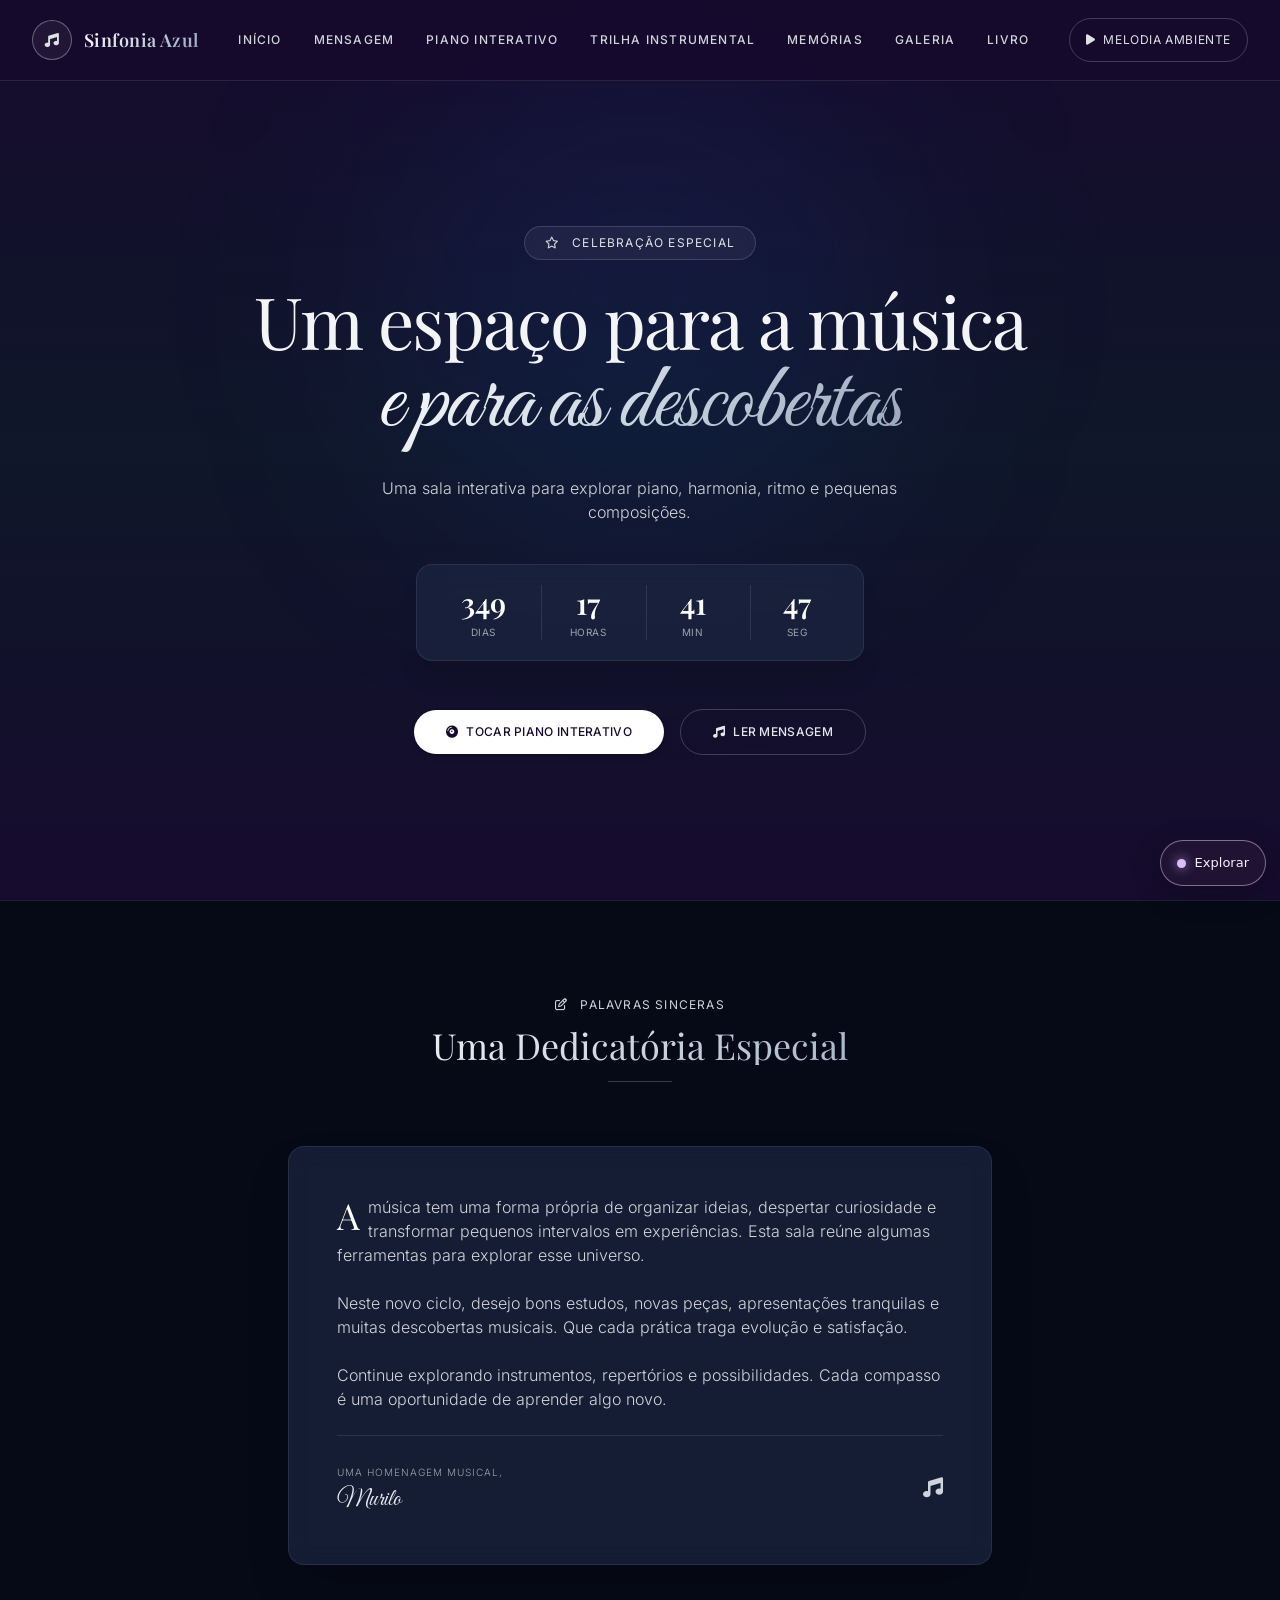
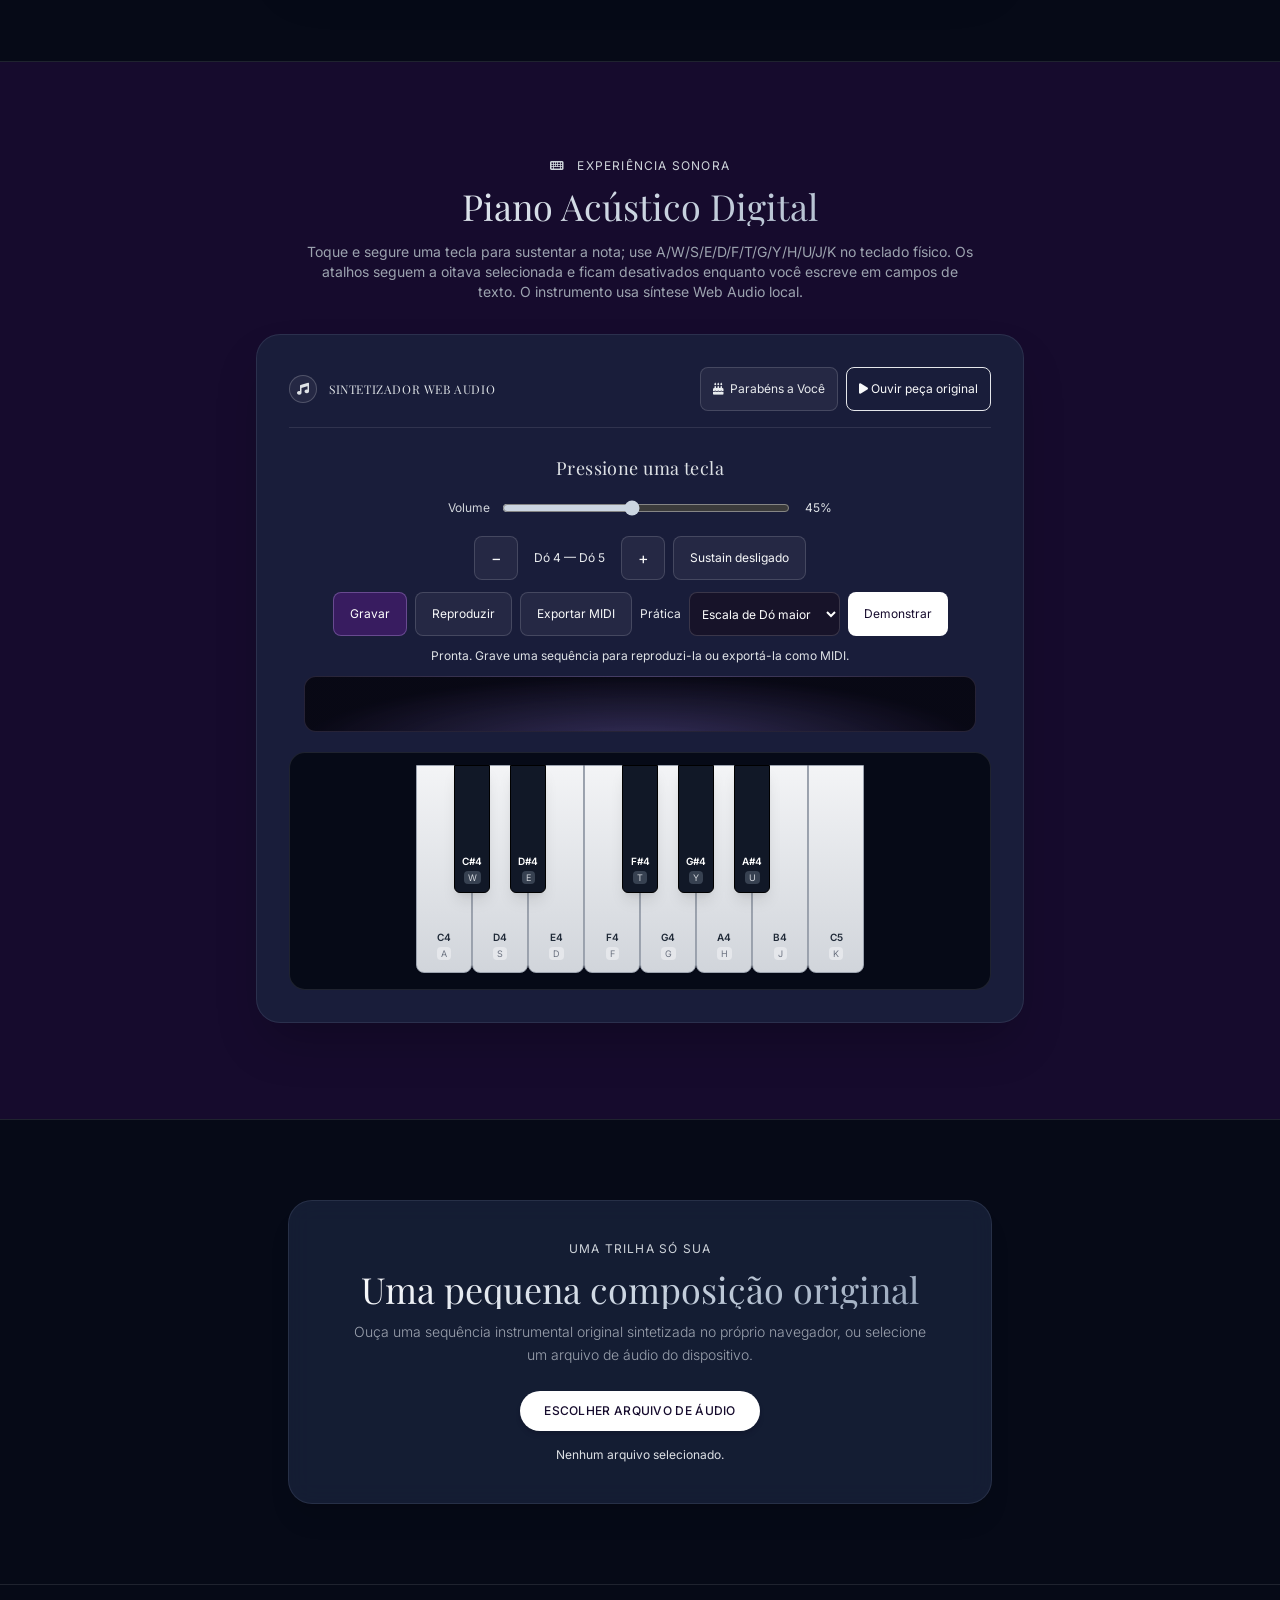
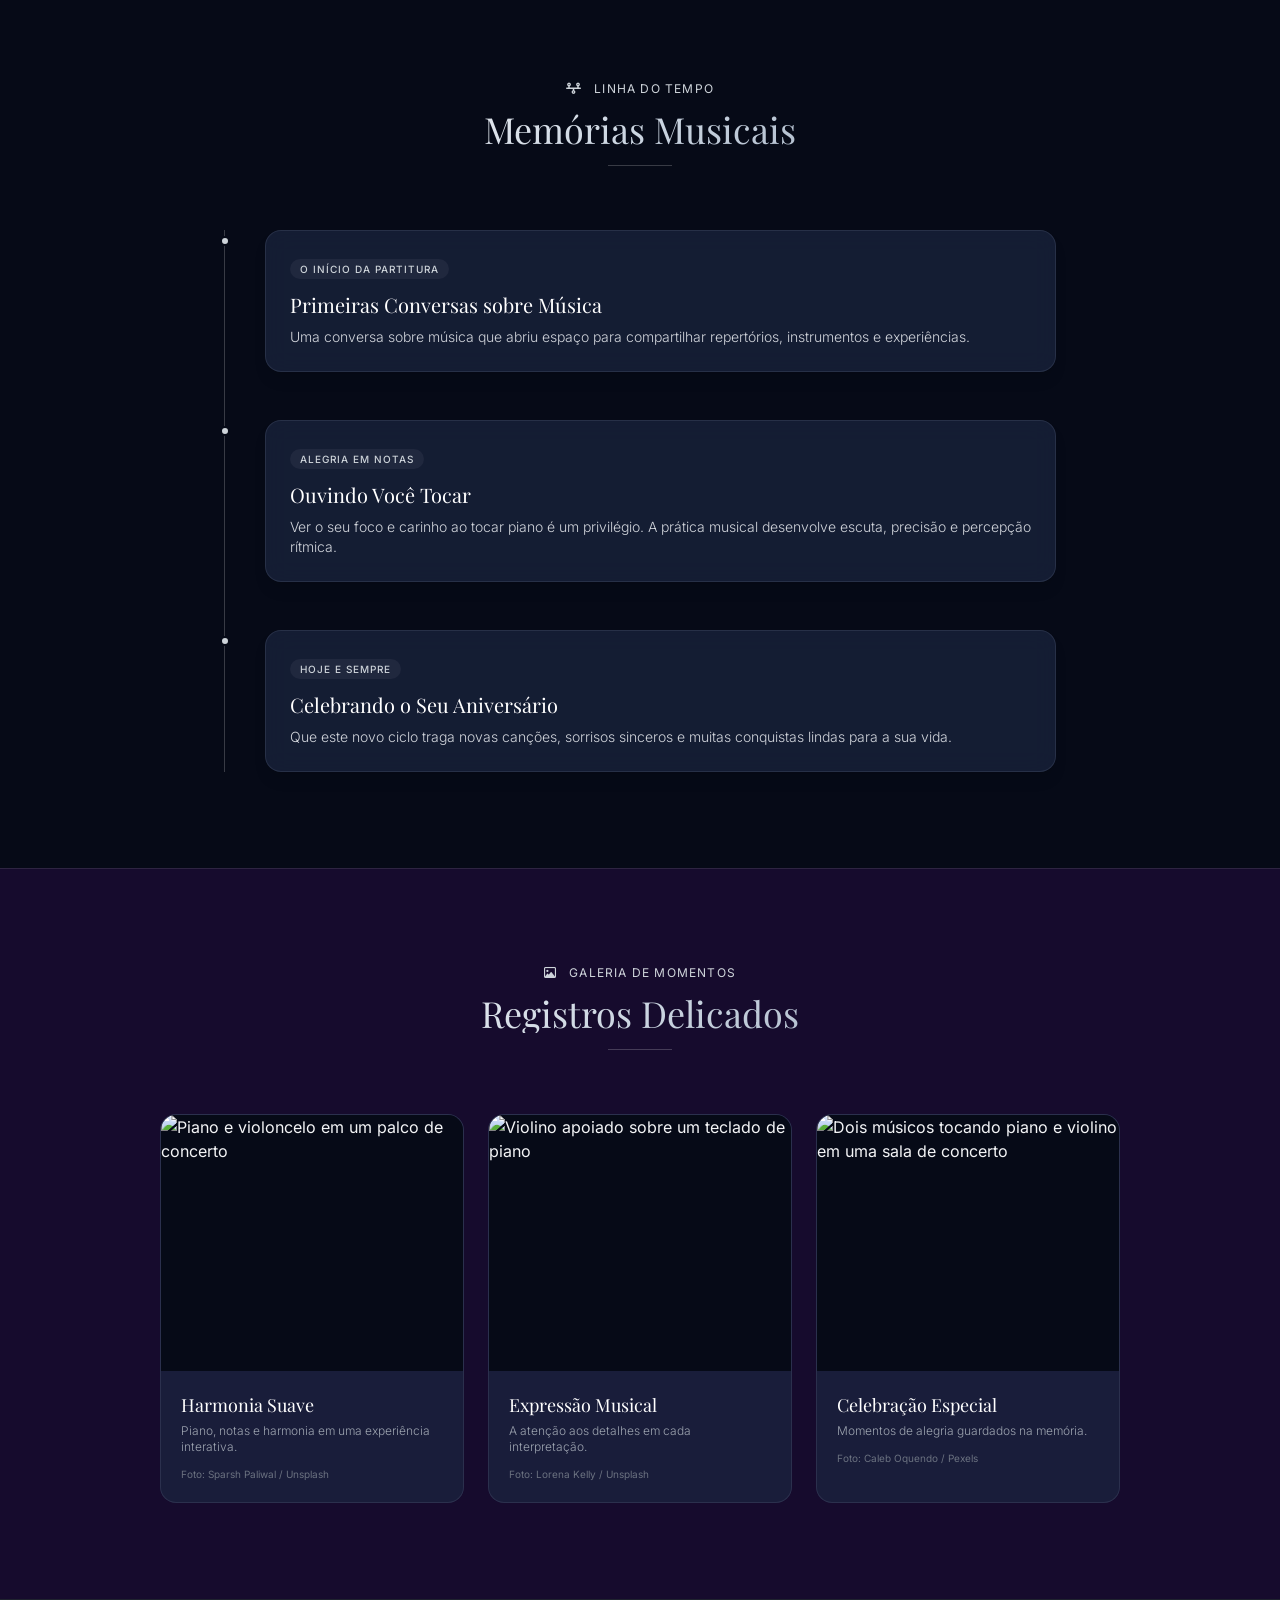
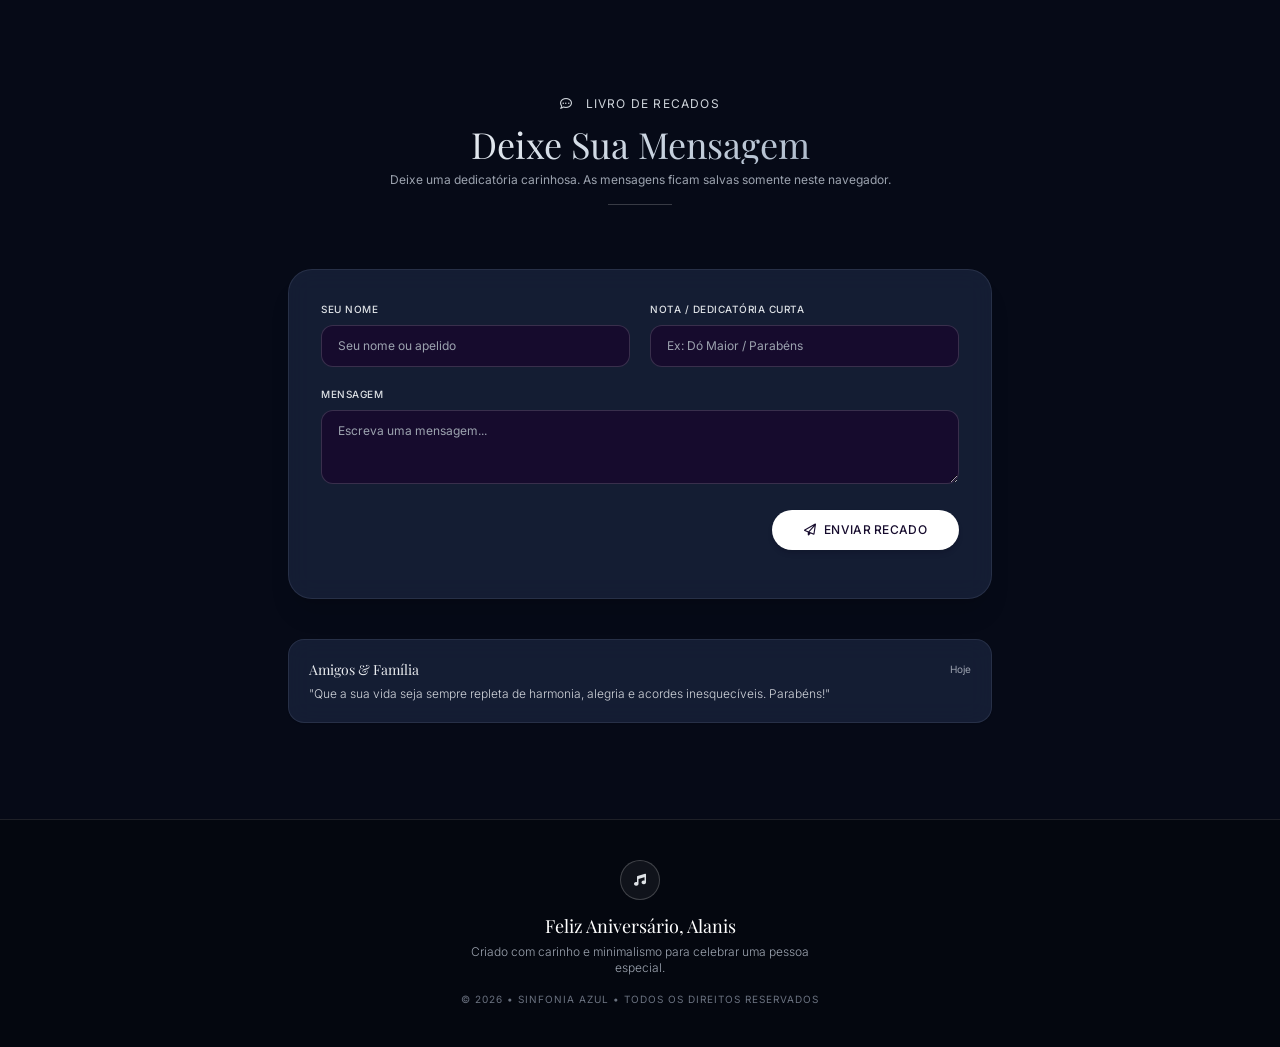
==== commit f7975c57: "Atualizar o MUSICA.HTML" ====
--- a/MUSICA.HTML
+++ b/MUSICA.HTML
@@ -468,227 +468,380 @@
             </p>
         </div>
     </footer>
-
-    <!-- JavaScript Application Logic -->
-    <script>
-        /* Mobile menu toggle */
-        const mobileMenuBtn = document.getElementById('mobileMenuBtn');
-        const mobileMenu = document.getElementById('mobileMenu');
-        function setMobileMenuOpen(open) {
-            mobileMenu.classList.toggle('hidden', !open);
-            mobileMenuBtn.setAttribute('aria-expanded', String(open));
-            mobileMenuBtn.setAttribute('aria-label', open ? 'Fechar menu de navegação' : 'Abrir menu de navegação');
-        }
-        mobileMenuBtn.addEventListener('click', () => {
-            setMobileMenuOpen(mobileMenu.classList.contains('hidden'));
+<!-- JavaScript Application Logic -->
+<script>
+    /* Mobile menu toggle */
+    const mobileMenuBtn = document.getElementById('mobileMenuBtn');
+    const mobileMenu = document.getElementById('mobileMenu');
+
+    function setMobileMenuOpen(open) {
+        mobileMenu.classList.toggle('hidden', !open);
+        mobileMenuBtn.setAttribute('aria-expanded', String(open));
+        mobileMenuBtn.setAttribute('aria-label', open ? 'Fechar menu de navegação' : 'Abrir menu de navegação');
+    }
+
+    mobileMenuBtn.addEventListener('click', () => {
+        setMobileMenuOpen(mobileMenu.classList.contains('hidden'));
+    });
+
+    mobileMenu.querySelectorAll('a').forEach(link =>
+        link.addEventListener('click', () => setMobileMenuOpen(false))
+    );
+
+    document.addEventListener('keydown', event => {
+        if (event.key === 'Escape' && !mobileMenu.classList.contains('hidden')) {
+            setMobileMenuOpen(false);
+            mobileMenuBtn.focus();
+        }
+    });
+
+    /* Countdown Timer */
+    function updateCountdown() {
+        const now = new Date();
+        let target = new Date(now.getFullYear(), 10, 21, 0, 0, 0);
+
+        if (target <= now) {
+            target = new Date(now.getFullYear() + 1, 10, 21, 0, 0, 0);
+        }
+
+        const diff = Math.max(0, target - now);
+
+        const days = Math.floor(diff / 86400000);
+        const hours = Math.floor((diff % 86400000) / 3600000);
+        const minutes = Math.floor((diff % 3600000) / 60000);
+        const seconds = Math.floor((diff % 60000) / 1000);
+
+        document.getElementById('days').textContent = String(days).padStart(2, '0');
+        document.getElementById('hours').textContent = String(hours).padStart(2, '0');
+        document.getElementById('minutes').textContent = String(minutes).padStart(2, '0');
+        document.getElementById('seconds').textContent = String(seconds).padStart(2, '0');
+    }
+
+    setInterval(updateCountdown, 1000);
+    updateCountdown();
+
+    /* Piano engine is maintained in assets/js/piano-engine.js. */
+
+    /* Preset Melody Auto-Player */
+    function playMelody(type) {
+        initAudio();
+
+        const notes = [
+            { freq: 261.63, note: 'C4', delay: 0 },
+            { freq: 261.63, note: 'C4', delay: 250 },
+            { freq: 293.66, note: 'D4', delay: 500 },
+            { freq: 261.63, note: 'C4', delay: 750 },
+            { freq: 349.23, note: 'F4', delay: 1000 },
+            { freq: 329.63, note: 'E4', delay: 1400 },
+            { freq: 261.63, note: 'C4', delay: 2000 },
+            { freq: 261.63, note: 'C4', delay: 2250 },
+            { freq: 293.66, note: 'D4', delay: 2500 },
+            { freq: 261.63, note: 'C4', delay: 2750 },
+            { freq: 392.00, note: 'G4', delay: 3000 },
+            { freq: 349.23, note: 'F4', delay: 3400 }
+        ];
+
+        notes.forEach(item => {
+            setTimeout(() => {
+                playNote(item.freq, item.note, null, 210);
+            }, item.delay);
         });
-        mobileMenu.querySelectorAll('a').forEach(link => link.addEventListener('click', () => setMobileMenuOpen(false)));
-        document.addEventListener('keydown', event => {
-            if (event.key === 'Escape' && !mobileMenu.classList.contains('hidden')) {
-                setMobileMenuOpen(false);
-                mobileMenuBtn.focus();
+
+        setTimeout(() => {
+            confetti({
+                particleCount: 30,
+                spread: 50,
+                origin: { y: 0.7 },
+                colors: ['#ffffff', '#cbd5e1', '#94a3b8']
+            });
+        }, notes[notes.length - 1].delay + 200);
+    }
+
+    /* Peça instrumental original */
+    let suiteTimers = [];
+    let suitePlaying = false;
+
+    function stopOriginalSuite() {
+        suiteTimers.forEach(clearTimeout);
+        suiteTimers = [];
+        suitePlaying = false;
+
+        const globalIcon = document.getElementById('globalMusicIcon');
+        if (globalIcon) globalIcon.className = 'fa-solid fa-play';
+
+        const button = document.getElementById('playOriginalSuite');
+        if (button) {
+            button.innerHTML = '<i class="fa-solid fa-play mr-1"></i> Ouvir peça original';
+        }
+    }
+
+    function playStringTone(frequency, delay, duration, waveform='sawtooth', volume=.045) {
+        const run = () => {
+            const Ctx = window.AudioContext || window.webkitAudioContext;
+            if (!Ctx) return;
+
+            if (!window.__pdStringsContext) {
+                window.__pdStringsContext = new Ctx();
+            }
+
+            const ctx = window.__pdStringsContext;
+
+            if (ctx.state === 'suspended') ctx.resume();
+
+            const osc = ctx.createOscillator();
+            const filter = ctx.createBiquadFilter();
+            const gain = ctx.createGain();
+
+            osc.type = waveform;
+            osc.frequency.value = frequency;
+
+            filter.type = 'lowpass';
+            filter.frequency.value = waveform === 'sawtooth' ? 1500 : 900;
+
+            gain.gain.setValueAtTime(.0001, ctx.currentTime);
+            gain.gain.exponentialRampToValueAtTime(volume, ctx.currentTime + .16);
+            gain.gain.setTargetAtTime(.0001, ctx.currentTime + duration/1000, .22);
+
+            osc.connect(filter);
+            filter.connect(gain);
+            gain.connect(ctx.destination);
+
+            osc.start();
+            osc.stop(ctx.currentTime + duration/1000 + 1.0);
+        };
+
+        suiteTimers.push(setTimeout(run, delay));
+    }
+
+    function playOriginalSuite() {
+        if (suitePlaying) {
+            stopOriginalSuite();
+            return;
+        }
+
+        if (!initAudio()) return;
+
+        suitePlaying = true;
+
+        const button = document.getElementById('playOriginalSuite');
+        if (button) {
+            button.innerHTML = '<i class="fa-solid fa-stop mr-1"></i> Parar composição';
+        }
+
+        const globalIcon = document.getElementById('globalMusicIcon');
+        if (globalIcon) globalIcon.className = 'fa-solid fa-pause';
+
+        const melody = [
+            659.25,587.33,523.25,587.33,
+            659.25,783.99,659.25,587.33,
+            523.25,440,493.88,523.25,
+            587.33,659.25,523.25,493.88
+        ];
+
+        melody.forEach((hz, i) => {
+            suiteTimers.push(setTimeout(() => {
+                if (suitePlaying) {
+                    playNote(hz, `Nota ${i+1}`, null, 460, false);
+                }
+            }, i * 430));
+
+            if (i % 2 === 0) {
+                playStringTone(hz/2, i*430, 760, 'sawtooth', .028);
             }
         });
 
-        /* Countdown Timer */
-        function updateCountdown() {
-            const now = new Date();
-            let target = new Date(now.getFullYear(), 10, 21, 0, 0, 0);
-            if (target <= now) target = new Date(now.getFullYear() + 1, 10, 21, 0, 0, 0);
-            const diff = Math.max(0, target - now);
-            const days = Math.floor(diff / 86400000);
-            const hours = Math.floor((diff % 86400000) / 3600000);
-            const minutes = Math.floor((diff % 3600000) / 60000);
-            const seconds = Math.floor((diff % 60000) / 1000);
-            document.getElementById('days').textContent = String(days).padStart(2, '0');
-            document.getElementById('hours').textContent = String(hours).padStart(2, '0');
-            document.getElementById('minutes').textContent = String(minutes).padStart(2, '0');
-            document.getElementById('seconds').textContent = String(seconds).padStart(2, '0');
-        }
-        setInterval(updateCountdown, 1000);
-        updateCountdown();
-
-        /* Piano engine is maintained in assets/js/piano-engine.js. */
-
-        /* Preset Melody Auto-Player */
-        function playMelody(type) {
-            initAudio();
-            const notes = [
-                { freq: 261.63, note: 'C4', delay: 0 },
-                { freq: 261.63, note: 'C4', delay: 250 },
-                { freq: 293.66, note: 'D4', delay: 500 },
-                { freq: 261.63, note: 'C4', delay: 750 },
-                { freq: 349.23, note: 'F4', delay: 1000 },
-                { freq: 329.63, note: 'E4', delay: 1400 },
-                { freq: 261.63, note: 'C4', delay: 2000 },
-                { freq: 261.63, note: 'C4', delay: 2250 },
-                { freq: 293.66, note: 'D4', delay: 2500 },
-                { freq: 261.63, note: 'C4', delay: 2750 },
-                { freq: 392.00, note: 'G4', delay: 3000 },
-                { freq: 349.23, note: 'F4', delay: 3400 }
-            ];
-
-            notes.forEach(item => {
-                setTimeout(() => {
-                    playNote(item.freq, item.note, null, 210);
-                }, item.delay);
+        [261.63,329.63,392,493.88].forEach((hz, i) => {
+            playStringTone(hz, 0, 2500, 'triangle', .018);
+        });
+
+        suiteTimers.push(setTimeout(stopOriginalSuite, melody.length*430+800));
+    }
+
+    function toggleGlobalMusic() {
+        playOriginalSuite();
+    }
+
+    document.addEventListener('visibilitychange', () => {
+        if (document.hidden) stopOriginalSuite();
+    });
+
+    /* Guestbook Adding + WhatsApp Integration */
+    function addMessage(e) {
+        e.preventDefault();
+
+        const name = document.getElementById('guestName').value.trim();
+        const note = document.getElementById('guestNote').value.trim();
+        const text = document.getElementById('guestText').value.trim();
+
+        if (!name || !text) {
+            document.getElementById('guestbookStatus').textContent =
+                'Preencha seu nome e sua mensagem.';
+            return;
+        }
+
+        const container = document.getElementById('messagesContainer');
+
+        const msgCard = document.createElement('div');
+        msgCard.className = 'subtle-glass border border-white/10 p-5 rounded-2xl shadow-sm';
+
+        msgCard.innerHTML = `
+            <div class="flex justify-between items-center mb-1.5">
+                <span class="font-serif text-sm font-medium text-silver-200">
+                    ${escapeHtml(name)}
+                    ${note ? `<span class="text-[10px] text-gray-400 font-sans font-normal ml-1.5">(${escapeHtml(note)})</span>` : ''}
+                </span>
+                <span class="text-[10px] text-silver-400">Agora mesmo</span>
+            </div>
+            <p class="text-gray-300 text-xs font-light">"${escapeHtml(text)}"</p>
+        `;
+
+        container.prepend(msgCard);
+
+        try {
+            const previous = JSON.parse(
+                localStorage.getItem('purpleDreamsMusicGuestbook_v1') || '[]'
+            );
+
+            const entries = Array.isArray(previous) ? previous : [];
+
+            entries.unshift({
+                name,
+                note,
+                text,
+                date: new Date().toISOString()
             });
 
-            setTimeout(() => {
-                confetti({
-                    particleCount: 30,
-                    spread: 50,
-                    origin: { y: 0.7 },
-                    colors: ['#ffffff', '#cbd5e1', '#94a3b8']
-                });
-            }, notes[notes.length - 1].delay + 200);
-        }
-
-        /* Peça instrumental original: piano, cordas agudas e cello sintetizados localmente. */
-        let suiteTimers = [];
-        let suitePlaying = false;
-        function stopOriginalSuite() {
-            suiteTimers.forEach(clearTimeout); suiteTimers = []; suitePlaying = false;
-            const globalIcon = document.getElementById('globalMusicIcon'); if (globalIcon) globalIcon.className = 'fa-solid fa-play';
-            const button = document.getElementById('playOriginalSuite');
-            if (button) button.innerHTML = '<i class="fa-solid fa-play mr-1"></i> Ouvir peça original';
-        }
-        function playStringTone(frequency, delay, duration, waveform='sawtooth', volume=.045) {
-            const run = () => {
-                const Ctx = window.AudioContext || window.webkitAudioContext;
-                if (!Ctx) return;
-                if (!window.__pdStringsContext) window.__pdStringsContext = new Ctx();
-                const ctx = window.__pdStringsContext;
-                if (ctx.state === 'suspended') ctx.resume();
-                const osc = ctx.createOscillator(), filter = ctx.createBiquadFilter(), gain = ctx.createGain();
-                osc.type = waveform; osc.frequency.value = frequency;
-                filter.type = 'lowpass'; filter.frequency.value = waveform === 'sawtooth' ? 1500 : 900;
-                gain.gain.setValueAtTime(.0001, ctx.currentTime);
-                gain.gain.exponentialRampToValueAtTime(volume, ctx.currentTime + .16);
-                gain.gain.setTargetAtTime(.0001, ctx.currentTime + duration/1000, .22);
-                osc.connect(filter); filter.connect(gain); gain.connect(ctx.destination);
-                osc.start(); osc.stop(ctx.currentTime + duration/1000 + 1.0);
-            };
-            suiteTimers.push(setTimeout(run, delay));
-        }
-        function playOriginalSuite() {
-            if (suitePlaying) { stopOriginalSuite(); return; }
-            if (!initAudio()) return;
-            suitePlaying = true;
-            const button = document.getElementById('playOriginalSuite');
-            if (button) button.innerHTML = '<i class="fa-solid fa-stop mr-1"></i> Parar composição';
-            const globalIcon = document.getElementById('globalMusicIcon'); if (globalIcon) globalIcon.className = 'fa-solid fa-pause';
-            const melody = [659.25,587.33,523.25,587.33,659.25,783.99,659.25,587.33,523.25,440,493.88,523.25,587.33,659.25,523.25,493.88];
-            melody.forEach((hz,i)=>{
-                suiteTimers.push(setTimeout(()=>{ if(suitePlaying) playNote(hz, `Nota ${i+1}`, null, 460, false); }, i*430));
-                if(i%2===0) playStringTone(hz/2, i*430, 760, 'sawtooth', .028);
+            localStorage.setItem(
+                'purpleDreamsMusicGuestbook_v1',
+                JSON.stringify(entries.slice(0, 60))
+            );
+
+        } catch (_) {
+            document.getElementById('guestbookStatus').textContent =
+                'Recado exibido nesta sessão; o navegador não permitiu salvá-lo.';
+        }
+
+        /* WHATSAPP */
+        const numeroWhatsApp = '5511982822294'; // ALTERE PARA SEU NÚMERO
+
+        const mensagemWhatsApp = `
+💜 NOVO RECADO — PURPLE DREAMS
+
+👤 Nome: ${name}
+
+📝 Identificação: ${note || 'Não informado'}
+
+💌 Mensagem:
+${text}
+
+✨ Enviado pelo site Purple Dreams.
+        `.trim();
+
+        const whatsappURL =
+            `https://wa.me/${numeroWhatsApp}?text=${encodeURIComponent(mensagemWhatsApp)}`;
+
+        window.open(whatsappURL, '_blank');
+
+        document.getElementById('guestbookForm').reset();
+
+        if (typeof confetti === 'function') {
+            confetti({
+                particleCount: 25,
+                spread: 40,
+                origin: { y: 0.7 },
+                colors: ['#ffffff', '#cbd5e1']
             });
-            [261.63,329.63,392,493.88].forEach((hz,i)=>playStringTone(hz, 0, 2500, 'triangle', .018));
-            suiteTimers.push(setTimeout(stopOriginalSuite, melody.length*430+800));
-        }
-        function toggleGlobalMusic() { playOriginalSuite(); }
-        document.addEventListener('visibilitychange', () => { if (document.hidden) stopOriginalSuite(); });
-
-        /* Guestbook Adding */
-        function addMessage(e) {
-            e.preventDefault();
-            const name = document.getElementById('guestName').value;
-            const note = document.getElementById('guestNote').value;
-            const text = document.getElementById('guestText').value;
-
-            const container = document.getElementById('messagesContainer');
-            const msgCard = document.createElement('div');
-            msgCard.className = 'subtle-glass border border-white/10 p-5 rounded-2xl shadow-sm';
-            msgCard.innerHTML = `
-                <div class="flex justify-between items-center mb-1.5">
-                    <span class="font-serif text-sm font-medium text-silver-200">${escapeHtml(name)} ${note ? `<span class="text-[10px] text-gray-400 font-sans font-normal ml-1.5">(${escapeHtml(note)})</span>` : ''}</span>
-                    <span class="text-[10px] text-silver-400">Agora mesmo</span>
-                </div>
-                <p class="text-gray-300 text-xs font-light">"${escapeHtml(text)}"</p>
-            `;
-
-            container.prepend(msgCard);
-            try {
-                const previous = JSON.parse(localStorage.getItem('purpleDreamsMusicGuestbook_v1') || '[]');
-                const entries = Array.isArray(previous) ? previous : [];
-                entries.unshift({ name, note, text, date: new Date().toISOString() });
-                localStorage.setItem('purpleDreamsMusicGuestbook_v1', JSON.stringify(entries.slice(0, 60)));
-            } catch (_) {
-                document.getElementById('guestbookStatus').textContent = 'Recado exibido nesta sessão; o navegador não permitiu salvá-lo.';
-            }
-            document.getElementById('guestbookForm').reset();
-            
-            if (typeof confetti === 'function') {
-                confetti({
-                    particleCount: 25,
-                    spread: 40,
-                    origin: { y: 0.7 },
-                    colors: ['#ffffff', '#cbd5e1']
-                });
-            }
-        }
-
-
-        /* Reprodução local: o arquivo permanece no dispositivo da pessoa. */
-        const localAudioFile = document.getElementById('localAudioFile');
-        const chooseAudioFile = document.getElementById('chooseAudioFile');
-        const localAudioPlayer = document.getElementById('localAudioPlayer');
-        const audioFileStatus = document.getElementById('audioFileStatus');
-        let localAudioUrl = null;
-        chooseAudioFile.addEventListener('click', () => localAudioFile.click());
-        localAudioFile.addEventListener('change', () => {
-            const file = localAudioFile.files && localAudioFile.files[0];
-            if (!file) return;
-            if (!file.type.startsWith('audio/')) {
-                audioFileStatus.textContent = 'Escolha um arquivo de áudio compatível.';
-                localAudioFile.value = '';
-                return;
-            }
-            if (localAudioUrl) URL.revokeObjectURL(localAudioUrl);
-            localAudioUrl = URL.createObjectURL(file);
-            localAudioPlayer.src = localAudioUrl;
-            localAudioPlayer.hidden = false;
-            localAudioPlayer.load();
-            audioFileStatus.textContent = `Pronto para tocar: ${file.name}`;
-        });
-        window.addEventListener('beforeunload', () => {
-            if (localAudioUrl) URL.revokeObjectURL(localAudioUrl);
-        });
-
-
-        /* Restaura recados guardados localmente, sem confiar em HTML vindo do armazenamento. */
-        (function restoreGuestbook() {
-            const container = document.getElementById('messagesContainer');
-            try {
-                const entries = JSON.parse(localStorage.getItem('purpleDreamsMusicGuestbook_v1') || '[]');
-                if (!Array.isArray(entries)) return;
-                entries.slice(0, 60).reverse().forEach(entry => {
-                    if (!entry || typeof entry.name !== 'string' || typeof entry.text !== 'string') return;
-                    const card = document.createElement('article');
-                    card.className = 'subtle-glass border border-white/10 p-5 rounded-2xl shadow-sm';
-                    const header = document.createElement('div');
-                    header.className = 'flex justify-between items-center mb-1.5';
-                    const who = document.createElement('span');
-                    who.className = 'font-serif text-sm font-medium text-silver-200';
-                    who.textContent = entry.name + (entry.note ? ` (${entry.note})` : '');
-                    const when = document.createElement('span');
-                    when.className = 'text-[10px] text-silver-400';
-                    when.textContent = 'Guardado neste navegador';
-                    header.append(who, when);
-                    const body = document.createElement('p');
-                    body.className = 'text-gray-300 text-xs font-light';
-                    body.textContent = `“${entry.text}”`;
-                    card.append(header, body);
-                    container.prepend(card);
-                });
-            } catch (_) { /* Armazenamento local indisponível: o livro continua utilizável nesta sessão. */ }
-        })();
-
-        function escapeHtml(str) {
-            return str.replace(/&/g, "&amp;").replace(/</g, "&lt;").replace(/>/g, "&gt;").replace(/"/g, "&quot;").replace(/'/g, "&#039;");
-        }
-    </script>
-    <script src="assets/js/piano-engine.js"></script>
-    <script src="assets/js/site-navigation.js"></script>
+        }
+    }
+
+    /* Reprodução local de áudio */
+    const localAudioFile = document.getElementById('localAudioFile');
+    const chooseAudioFile = document.getElementById('chooseAudioFile');
+    const localAudioPlayer = document.getElementById('localAudioPlayer');
+    const audioFileStatus = document.getElementById('audioFileStatus');
+
+    let localAudioUrl = null;
+
+    chooseAudioFile.addEventListener('click', () => localAudioFile.click());
+
+    localAudioFile.addEventListener('change', () => {
+        const file = localAudioFile.files && localAudioFile.files[0];
+        if (!file) return;
+
+        if (!file.type.startsWith('audio/')) {
+            audioFileStatus.textContent = 'Escolha um arquivo de áudio compatível.';
+            localAudioFile.value = '';
+            return;
+        }
+
+        if (localAudioUrl) URL.revokeObjectURL(localAudioUrl);
+
+        localAudioUrl = URL.createObjectURL(file);
+        localAudioPlayer.src = localAudioUrl;
+        localAudioPlayer.hidden = false;
+        localAudioPlayer.load();
+
+        audioFileStatus.textContent = `Pronto para tocar: ${file.name}`;
+    });
+
+    window.addEventListener('beforeunload', () => {
+        if (localAudioUrl) URL.revokeObjectURL(localAudioUrl);
+    });
+
+    /* Restaura recados guardados localmente */
+    (function restoreGuestbook() {
+        const container = document.getElementById('messagesContainer');
+
+        try {
+            const entries = JSON.parse(
+                localStorage.getItem('purpleDreamsMusicGuestbook_v1') || '[]'
+            );
+
+            if (!Array.isArray(entries)) return;
+
+            entries.slice(0, 60).reverse().forEach(entry => {
+                if (!entry || typeof entry.name !== 'string' ||
+                    typeof entry.text !== 'string') return;
+
+                const card = document.createElement('article');
+                card.className = 'subtle-glass border border-white/10 p-5 rounded-2xl shadow-sm';
+
+                const header = document.createElement('div');
+                header.className = 'flex justify-between items-center mb-1.5';
+
+                const who = document.createElement('span');
+                who.className = 'font-serif text-sm font-medium text-silver-200';
+                who.textContent = entry.name + (entry.note ? ` (${entry.note})` : '');
+
+                const when = document.createElement('span');
+                when.className = 'text-[10px] text-silver-400';
+                when.textContent = 'Guardado neste navegador';
+
+                header.append(who, when);
+
+                const body = document.createElement('p');
+                body.className = 'text-gray-300 text-xs font-light';
+                body.textContent = `“${entry.text}”`;
+
+                card.append(header, body);
+                container.prepend(card);
+            });
+
+        } catch (_) {
+            /* Armazenamento local indisponível */
+        }
+    })();
+
+    function escapeHtml(str) {
+        return str.replace(/&/g, "&amp;")
+            .replace(/</g, "&lt;")
+            .replace(/>/g, "&gt;")
+            .replace(/"/g, "&quot;")
+            .replace(/'/g, "&#039;");
+    }
+</script>
+
+<script src="assets/js/piano-engine.js"></script>
+<script src="assets/js/site-navigation.js"></script>
 </body>
 </html>
